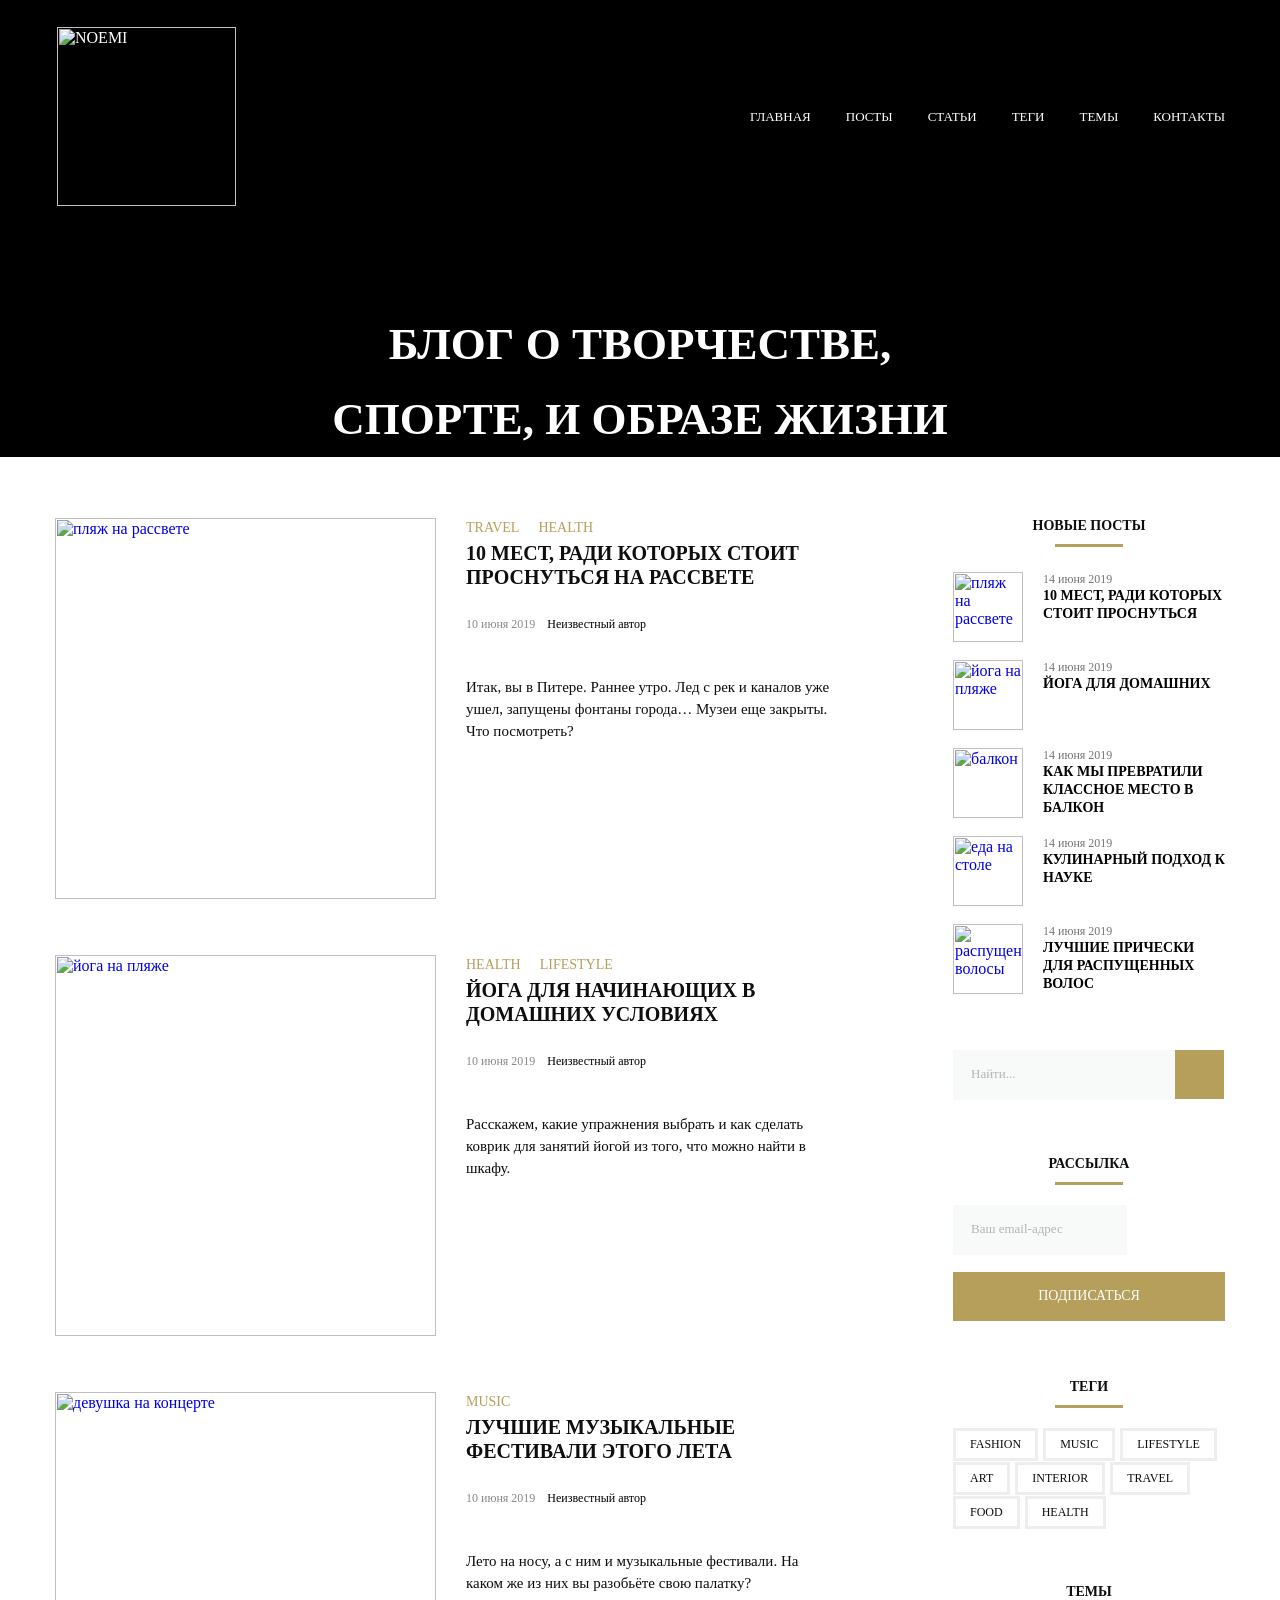
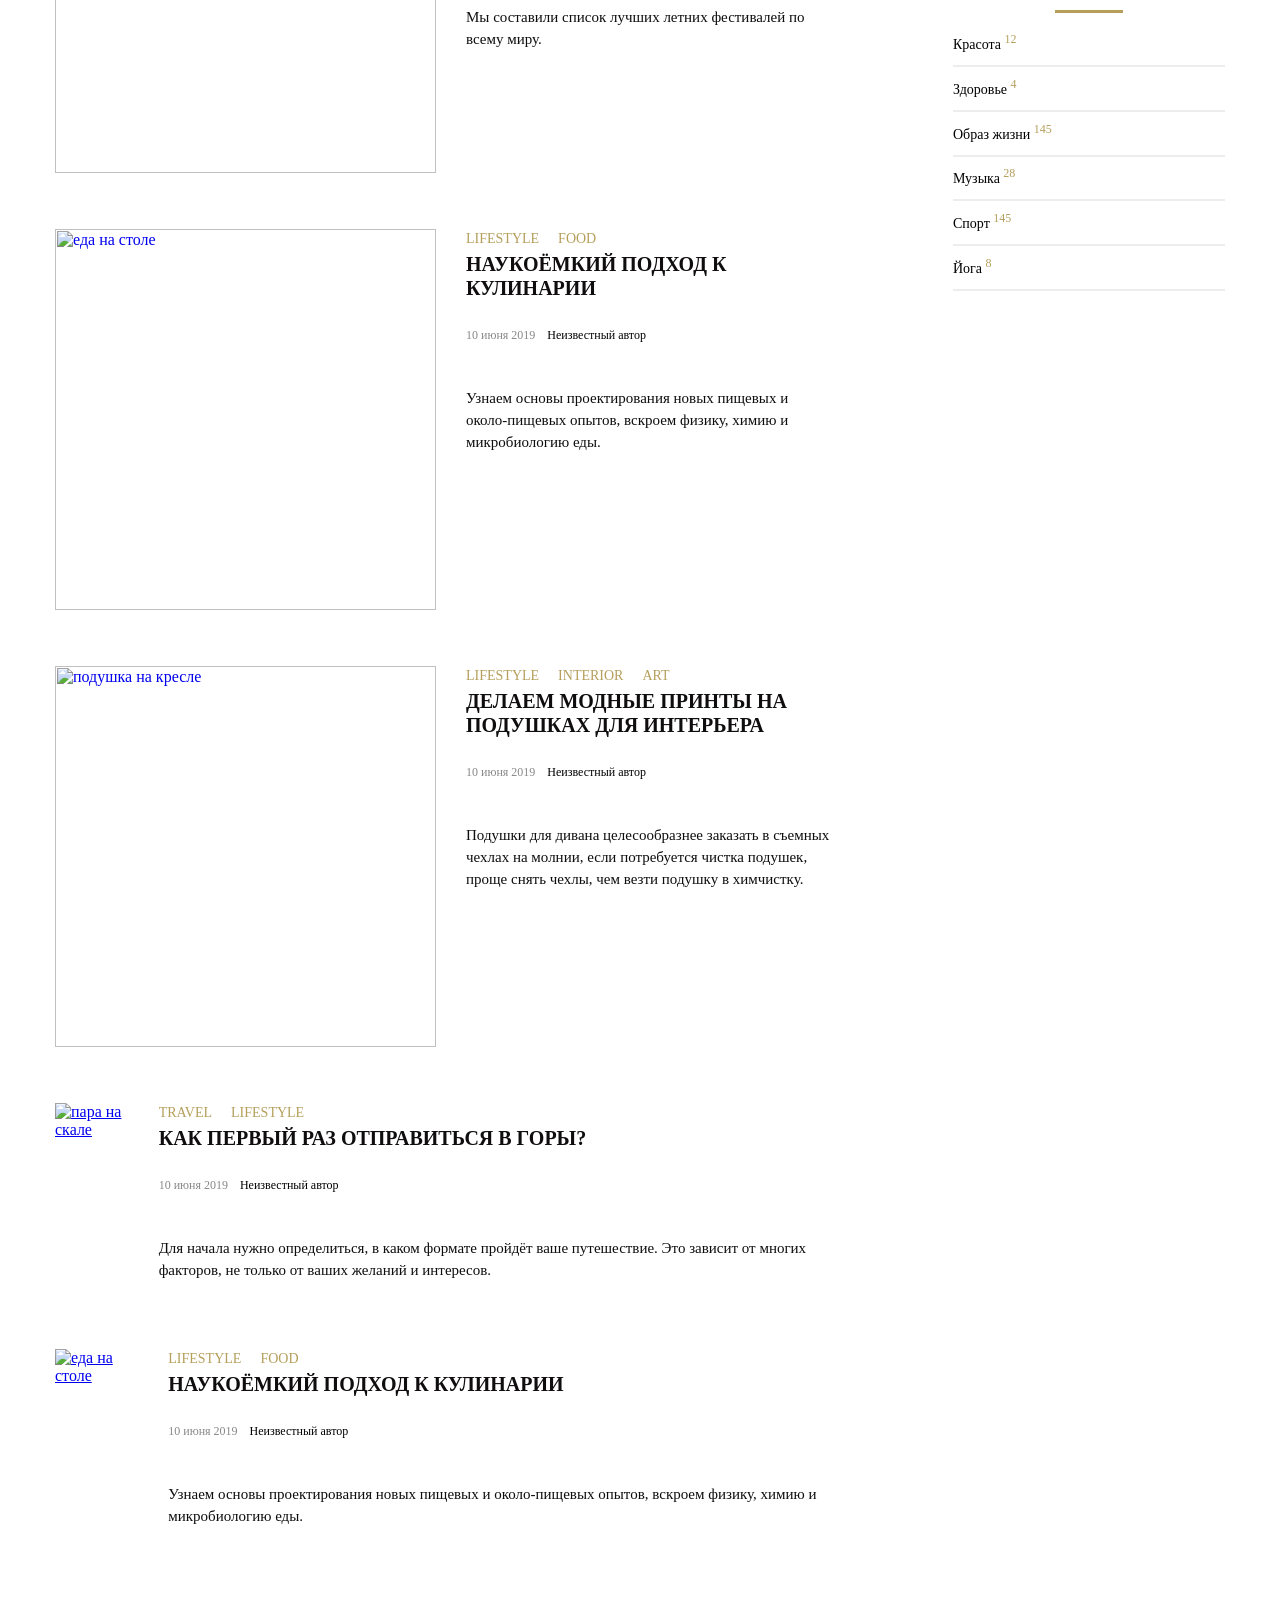
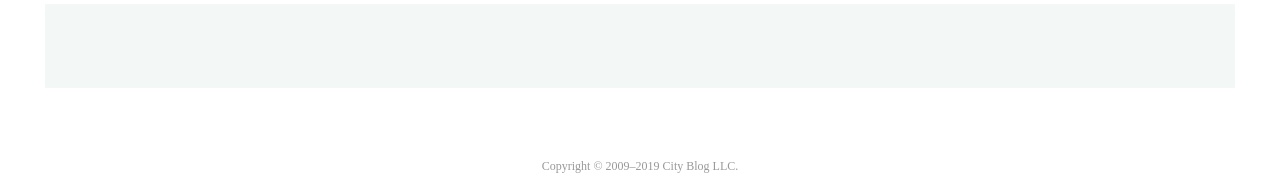
==== index.html @ 51663c2c "Add files via upload" ====
<!--HEADER-->
<html>
	<head>
		<meta charset="UTF-8">
		<meta name="viewport" content="width=device-width, user-scalable=no, initial-scale=1.0, maximum-scale=1.0, minimum-scale=1.0">
		<meta http-equiv="X-UA-Compatible" content="ie=edge">
		<title>Diploma MQ</title>
		<link rel="stylesheet" href="css/style.css">
	</head>
	<body>
		<header class="header">
		  <div class="header-logo-nav">
			<div class="logo">
			  <a href="#">
				<img class="img-logo" src="https://netology-code.github.io/html-2-diploma/sources/images/noemi-logo.svg" alt="NOEMI"> 
			  </a>
			</div>
			<nav class="header-menu">
			  <ul class="nav-list">
				<li class="nav-items"> 
				  <a class="item-link" href="#home">главная</a>
				</li>
				<li class="nav-items">
				  <a class="item-link" href="#0">посты</a>
				</li>
				<li class="nav-items">
				  <a class="item-link" href="#0">статьи</a>
				</li>
				<li class="nav-items">
				  <a class="item-link" href="#0">теги</a>
				</li>
				<li class="nav-items">
				  <a class="item-link" href="#0">темы</a>
				</li>
				<li class="nav-items">
				  <a class="item-link" href="#0">контакты</a>
				</li>
			   </ul>  
			</nav>
		  </div>
		  <div class="header-title">
			<h1 class="title">Блог о творчестве, спорте, и образе жизни</h1>
		  </div>
		</header>

		<!--CONTAINER-->
		<div class="main-container">
		  <div class="container">  
		  
			<!--MAIN-->
			<main class="section">
			  <article class="article">
				<a href="#">
				  <img src="https://netology-code.github.io/html-2-diploma/sources/images/last-post1.jpg" alt="пляж на рассвете" class="img-article">
				</a>
				<div class="news">
				  <div class="frame">
					<ul class="category-items">
					  <li class="category-item">
						<a class="tag-item" href="#">travel</a>
					  </li>
					  <li class="category-item">
						<a class="tag-item" href="#">health</a>
					  </li>
					</ul> 
					<div class="content">
					  <a href="#" class="hover">
						<h2 class="news-title">10 мест, ради которых стоит проснуться на рассвете</h2>
					  </a>
					  <div class="time-author">
						  <time class="date-item">10 июня 2019</time>
						  <span class="author-item">Неизвестный автор</span>
					  </div>
					 </div>
				  </div>
				  <p class="news-text">Итак, вы в Питере. Раннее утро. Лед с рек и каналов уже ушел, запущены фонтаны города… Музеи еще закрыты. Что посмотреть?</p>
				</div>
			  </article>
			  <article class="article">
				<a href="#">
				  <img src="https://netology-code.github.io/html-2-diploma/sources/images/last-post2.jpg" alt="йога на пляже" class="img-article">
				</a>
				<div class="news">
				  <div class="frame">
					<ul class="category-items">
					  <li class="category-item">
						<a class="tag-item" href="#">health</a>
					  </li>
					  <li class="category-item">
						<a class="tag-item" href="#">lifestyle</a>
					  </li>
					</ul> 
					<div class="content">
					  <a href="#" class="hover">
						<h2 class="news-title">ЙОга для начинающих в домашних условиях</h2>
					  </a>
					  <div class="time-author">
						<time class="date-item">10 июня 2019</time>
						<span class="author-item">Неизвестный автор</span>
					  </div>
					</div>
				  </div>
				  <p class="news-text">Расскажем, какие упражнения выбрать и как сделать коврик для занятий йогой из того, что можно найти в шкафу.</p>
				</div>
			  </article>
			  <article class="article">
				<a href="#">
					<img src="https://netology-code.github.io/html-2-diploma/sources/images/last-post3.jpg" alt="девушка на концерте" class="img-article">
				  </a>
				<div class="news">
					<div class="frame">
					  <ul class="category-items">
						<li class="category-item">
						  <a class="tag-item" href="#">music</a>
						</li>
					  </ul> 
					 <div class="content">
						<a href="#" class="hover">
						  <h2 class="news-title">Лучшие музыкальные фестивали этого лета</h2>
						</a>
						<div class="time-author">
						  <time class="date-item">10 июня 2019</time>
						  <span class="author-item">Неизвестный автор</span>
						</div>
					  </div>
					 </div>
					 <div class="frame-text">
					   <p class="news-text">Лето на носу, а с ним и музыкальные фестивали. На каком же из них вы разобьёте свою палатку?</p>
					   <p class="news-text">Мы составили список лучших летних фестивалей по всему миру.</p>
					 </div>  
				  </div>
			  </article>
			  <article class="article">
				<a href="#">
				  <img src="https://netology-code.github.io/html-2-diploma/sources/images/last-post4.jpg" alt="еда на столе" class="img-article">
				</a>
				<div class="news">
				  <div class="frame">
					<ul class="category-items">
					  <li class="category-item">
						<a class="tag-item" href="#">lifestyle</a>
					  </li>
					  <li class="category-item">
						<a class="tag-item" href="#">food</a>
					  </li>
					</ul> 
					<div class="content">
					  <a href="#" class="hover">
						<h2 class="news-title">Наукоёмкий подход к кулинарии</h2>
					  </a>
					  <div class="time-author">
						  <time class="date-item">10 июня 2019</time>
						  <span class="author-item">Неизвестный автор</span>
					  </div>
					</div>
				  </div>
				  <p class="news-text">Узнаем основы проектирования новых пищевых и около-пищевых опытов, вскроем физику, химию и микробиологию еды.</p>
				</div>
			  </article>
			  <article class="article">
				<a href="#">
				  <img src="https://netology-code.github.io/html-2-diploma/sources/images/last-post5.jpg" alt="подушка на кресле" class="img-article">
				</a>
				<div class="news">
				  <div class="frame">
					<ul class="category-items">
					  <li class="category-item">
						<a class="tag-item" href="#">lifestyle</a>
					  </li>
					  <li class="category-item">
						<a class="tag-item" href="#">interior</a>
					  </li>
					  <li class="category-item">
						<a class="tag-item" href="#">art</a>
					  </li>
					</ul>
					<div class="content">
					  <a href="#" class="hover">
						<h2 class="news-title">Делаем модные принты на подушках для интерьера</h2>
					  </a>
					  <div class="time-author">
						<time class="date-item">10 июня 2019</time>
						<span class="author-item">Неизвестный автор</span>
					  </div>
					</div>
				  </div>
				  <p class="news-text">Подушки для дивана целесообразнее заказать в съемных чехлах на молнии, если потребуется чистка подушек, проще снять чехлы, чем везти подушку в химчистку.</p>
			  </div>
			  </article>
			  <article class="article">
				<a href="#">
				  <img src="https://netology-code.github.io/html-2-diploma/sources/images/last-post6.jpg" alt="пара на скале">
				</a>
				<div class="news">
				  <div class="frame">
					<ul class="category-items">
					  <li class="category-item">
						<a class="tag-item" href="#">travel</a>
					  </li>
					  <li class="category-item">
						<a class="tag-item" href="#">lifestyle</a>
					  </li>
					</ul> 
					<div class="content">
					  <a href="#" class="hover">
						<h2 class="news-title">Как первый раз отправиться в горы?</h2>
					  </a>
					  <div class="time-author">
						<time class="date-item">10 июня 2019</time>
						<span class="author-item">Неизвестный автор</span>
					  </div>
					</div>
				  </div>
				  <p class="news-text">Для начала нужно определиться, в каком формате пройдёт ваше путешествие. Это зависит от многих факторов, не только от ваших желаний и интересов.</p>
				</div>
			  </article>
			  <article class="article">
				<a href="#">
				  <img src="https://netology-code.github.io/html-2-diploma/sources/images/last-post4.jpg" alt="еда на столе">
				</a>
				<div class="news">
				  <div class="frame">
					<ul class="category-items">
					  <li class="category-item">
						<a class="tag-item" href="#">lifestyle</a>
					  </li>
					  <li class="category-item">
						<a class="tag-item" href="#">food</a>
					  </li>
					</ul> 
					<div class="content">
					  <a href="#" class="hover">
						<h2 class="news-title">Наукоёмкий подход к кулинарии</h2>
					  </a>
					  <div class="time-author">
						<time class="date-item">10 июня 2019</time>
						<span class="author-item">Неизвестный автор</span>
					  </div>
					</div>
				  </div>
				  <p class="news-text">Узнаем основы проектирования новых пищевых и около-пищевых опытов, вскроем физику, химию и микробиологию еды.</p>
				</div>
			  </article>
			</main>

			<!--SIDEBAR-->
			<aside class="side-bar">

			  <!--SECTIONS-NEW_POSTS-->
			  <section class="latest-posts">
				<div class="latest-side">
				  <h3 class="title-side">новые посты</h3>
				</div>
				<div class="posts-list">
				  <article class="post">
					<a href="#"><img src="https://netology-code.github.io/html-2-diploma/sources/images/2.jpg" alt="пляж на рассвете" class="img-side"></a>
					<div class="aside-content">
					  <time class="aside-date">14 июня 2019</time>
					  <h4 class="posts-title">
						<a href="#" class="posts-title-link">
						  10 мест, ради которых стоит проснуться
						</a>              
					  </h4>
					</div>  
				  </article>
				  <article class="post">
					<a href="#"><img src="https://netology-code.github.io/html-2-diploma/sources/images/151.jpg" alt="йога на пляже" class="img-side"></a>
					<div class="aside-content">
					  <time class="aside-date">14 июня 2019</time>
					  <h4 class="posts-title">
						<a href="#" class="posts-title-link">
						  Йога для домашних
						</a>                
					  </h4>
					</div>  
				  </article>
				  <article class="post">
					<a href="#"><img src="https://netology-code.github.io/html-2-diploma/sources/images/45.jpg" alt="балкон" class="img-side"></a>
					<div class="aside-content">
					  <time class="aside-date">14 июня 2019</time>
					  <h4 class="posts-title">
						<a href="#" class="posts-title-link">
						  Как мы превратили классное место в балкон
						</a>                
					  </h4>            
					</div>  
				  </article>
				  <article class="post">
					<a href="#"><img src="https://netology-code.github.io/html-2-diploma/sources/images/501.jpg" alt="еда на столе" class="img-side"></a>
					<div class="aside-content">
					  <time class="aside-date">14 июня 2019</time>            
					  <h4 class="posts-title">
						<a href="#" class="posts-title-link">
						  Кулинарный подход к науке
						</a>                
					  </h4>           
					</div>  
				  </article>
				  <article class="post">
					<a href="#"><img src="https://netology-code.github.io/html-2-diploma/sources/images/7.jpg" alt="распущенные волосы" class="img-side"></a>
					<div class="aside-content">
					  <time class="aside-date">14 июня 2019</time>
					  <h4 class="posts-title">
						<a href="#" class="posts-title-link">
						  Лучшие прически для распущенных волос
						</a>                
					  </h4>            
					</div>  
				  </article>
				</div>
			  </section>

			  <!--SECTIONS-SEARCH_FORM-->
			  <form class="form-search">
				<label class="search-input">
				  <span class="visually-hidden">Поле ввода</span>
				  <input class="input" type="search" placeholder="Найти...">
				</label>
				<label class="search-button">
				  <span class="visually-hidden">Кнопка поиска</span>
				  <button type="button" class="search-button"></button>
				</label>
			  </form>

			  <!--SECTIONS-SUB_FORM-->
			  <section class="subscribe">
				<div class="subscribe-side">
				  <h3 class="title-side">рассылка</h3>
				</div>
				<form>
				  <label class="label">
					<input class="email" type="email" placeholder="Ваш email-адрес">
					<button type="button" class="sub-button">
					  <span>подписаться</span>
					</button>
				  </label> 
				</form>
			  </section>

			  <!--SECTIONS-TAGS-->
			  <section class="tags">
				<div class="tags-side">
				  <h3 class="title-side">теги</h3>
				</div>
				<ul class="tags-list">
				  <a href="#" class="hover"><li class="bar-item">Fashion</li></a>
				  <a href="#" class="hover"><li class="bar-item">Music</li></a>
				  <a href="#" class="hover"><li class="bar-item">Lifestyle</li></a>
				  <a href="#" class="hover"><li class="bar-item">Art</li></a>
				  <a href="#" class="hover"><li class="bar-item">Interior</li></a>
				  <a href="#" class="hover"><li class="bar-item">Travel</li></a>
				  <a href="#" class="hover"><li class="bar-item">Food</li></a>
				  <a href="#" class="hover"><li class="bar-item">Health</li></a>
				</ul>                 
			  </section>

			  <!--SECTIONS-CATEGORIES-->
			  <section class="categories">
				<div class="theme-side">
				  <h3 class="title-side">темы</h3>
				</div>
				<ul class="categories-list">
				  <li class="category">
					<a href="#" class="category-hover">            
					  <span class="cat-item">Красота</span>
					  <span class="category-number">12</span>   
					</a>
				  </li>
				  <li class="category">
					<a href="#" class="category-hover">
					  <span class="cat-item">Здоровье</span>
					  <span class="category-number">4</span>
					</a>
				  </li>
				  <li class="category">
					<a href="#" class="category-hover">
					  <span class="cat-item">Образ жизни</span>
					  <span class="category-number">145</span>
					</a>
				  </li>
				  <li class="category">
					<a href="#" class="category-hover">
					  <span class="cat-item">Музыка</span>
					  <span class="category-number">28</span>
					</a>
				  </li>
				  <li class="category">
					<a href="#" class="category-hover">
					  <span class="cat-item">Спорт</span>
					  <span class="category-number">145</span>
					</a>
				  </li>
				  <li class="category">
					<a href="#" class="category-hover">
					  <span class="cat-item">Йога</span>
					  <span class="category-number">8</span>
					</a>
				  </li>
				</ul>
			  </section>
			</aside>
		  </div> 
		</div>
		  
		<!--FOOTER-->
		<footer class="footer">
		  
		  <!--FOOTER-ADDRESS-->
		  <address class="social">
			<ul class="social-list">
			  <li class="social-item">
				<a href="#" class="twitter-icon">
				  <span class="network">twitter</span>
				</a>
			  </li>
			  <li class="social-item">
				<a href="#" class="pinterest-icon">
				  <span class="network">pinterest</span>
				</a>
			  </li>
			  <li class="social-item">
				<a href="#" class="facebook-icon">
				  <span class="network">facebook</span>
				</a>
			  </li>
			  <li class="social-item">
				<a href="#" class="instagram-icon">
				  <span class="network">instagram</span>
				</a>
			  </li>
			  <li class="social-item">
				<a href="#" class="tumblr-icon">
				  <span class="network">tumblr</span>
				</a>
		  </address>
			
		  <!--FOOTER-COPYRIGHTS-->  
		  <div class="copyrights">
			<a href="#" class="copyrights-link">
			  <span class="copyrights-title">Copyright © 2009–2019 City Blog LLC.</span>
			</a>
		  </div>  
		</footer>
	</body>
</html>
---- css/style.css ----
/*body*/
* {
  box-sizing: border-box;
  margin: 0px;
  padding: 0px;
}

/*FONTS*/
@font-face {
  font-family: 'OpenSans-Bold';
  src: url("https://netology-code.github.io/html-2-diploma/sources/fonts/OpenSans-Bold.woff");
  font-weight: 700;
  font-style: normal;
}

@font-face {
  font-family: 'OpenSans-Regular';
  src: url("https://netology-code.github.io/html-2-diploma/sources/fonts/OpenSans-Regular.woff");
  font-weight: 400;
  font-style: normal;
}


/*HEADER*/
.header {
    min-height: 450px;
    padding-top: 27px;
    background-image: url(https://netology-code.github.io/html-2-diploma/sources/images/banner-bg.jpg);
    background-repeat: no-repeat;
    background-position: center center;
    background-size: cover;
    background-color: #000000;
    position: relative;
    z-index: 1;
}

.header:after {
  content: "";
  position: absolute;
  top: 0;
  bottom: 0;
  right: 0;
  left: 0;
  background-color: #000000;
  opacity: 0.6;
  
  z-index: -1;
}

.header-logo-nav {
  display: flex; 
  width: 1200px;
  align-items: center;
  padding-left: 17px;
  padding-right: 15px;
  margin-left: auto;
  margin-right: auto;
  justify-content: space-between; 
}

.img-logo{
  width: 179px;
}

.header-menu { 
    color: #ffffff;
}

.nav-list {
  font-size: 13px;
  text-transform: uppercase;
  display: flex;
  line-height: 36px;
  list-style: none;
  font-family: 'OpenSans-Regular';
}

.item-link:hover {
  text-decoration: underline;
}

.header > .content a {
	color: #2980b9;
	text-decoration: none;
}

.header a {
	text-decoration: none;
	color: #ffffff;
}

.nav-items:nth-child(n+2) {
  margin-left: 35px;
}

.header-title {
  width: 689px;
  position: center center;
  margin-top: 101px;
  margin-left: auto;
  margin-right: auto;
}

.title {
  padding: 0px;
  font-size: 45px;
  text-transform: uppercase;
  color: #ffffff;
  font-family: 'OpenSans-Bold';
  line-height: 74.79px;
  text-align: center;
}


/*CONTAINER*/

.main-container {
  padding-top: 61px;  
}

.container {
  margin: 0 auto;
  width: 1190px;
  display: flex;
  justify-content: space-between;
  padding: 0 10px;
}

.section{
  display: flex; 
  width: 778px;
  flex-direction: column;
}

.article {
  display: flex;
}

.article:nth-child(n+1):not(:last-child) {
  margin-bottom: 56px;
}

.img-article {
  width: 381px;
 }

.frame {
  margin-bottom: 44px;
}

.news {
  margin-left: 30px;
}

.category-items {
  display: flex;
  list-style: none;
  flex-direction: row;
  margin-bottom: 5px;
}

.category-item {
  margin-right: 19px;
  padding-top: 0;
  padding-bottom: 0;
}

.tag-item {
  font-family: 'OpenSans-Bold';
  font-size: 14px;
  text-transform: uppercase;
  list-style: none;
  color: #b59f5b;
  text-decoration: none;
  padding: 0;
}

.tag-item:hover {
  text-decoration: underline;
}

.hover{
  text-decoration: none;
}

.news-title {
  display: flex;
  font-family: 'OpenSans-Bold';
  font-size: 20px;
  text-transform: uppercase;
  list-style: none;
  color: #0f0d0e;
  text-decoration: none; 
  line-height: 24px;
}

.news-title:hover {
  color: #b59f5b;
}

.time-author {
  display: flex;
  font-size: 12px;
  list-style: none;
  margin-top: 28px;
}

.date-item {
  font-family: 'OpenSans-Regular';
  color: #888888;  
}

.author-item {
  font-family: 'OpenSans-Bold';
  color: #000000;
  margin-left: 12px;
}

.news-text {
  font-family: 'OpenSans-Regular';
  font-size: 15px;
  color: #0f0d0e;
  text-align: left;   
  line-height: 22px;
  padding-bottom: 12px;
}


/*SIDEBAR*/
.side-bar {
  width: 272px;
}

/*SECTIONS-NEW_POSTS*/

.latest-side {
  margin-bottom: 25px; 
}

.title-side {
  font-family: 'OpenSans-Bold';
  font-size: 14px;
  text-align: center;
  text-transform: uppercase;
  color: #0f0d0e;
}

.title-side::after {
  content:"";
  display: block;
  position: relative;
  width: 68px;
  height: 3px;
  margin-top: 10px;
  margin-left: auto;
  margin-right: auto;
  background-color: #B59F5B;
}

.posts-list {
  display: flex;
  flex-direction: column;
}

.post {
  display: flex;
  flex-direction: row;
}

.post:nth-child(n+1):not(:last-child) {
  margin-bottom: 18px;
}

.img-side {
  width: 70px;
}

.posts-title {
  font-family: 'OpenSans-Bold';
  font-size: 14px;
  line-height: 17.99px;
  color: #000000;
  text-transform: uppercase;
  overflow: hidden;
}

.posts-title-link:hover {
  color: #b59f5b;
}

.posts-title-link {
  text-decoration: none;
  color: #000000;
}

.aside-content {
  margin-left: 20px;
  color: #000000;
  text-decoration: none;
  display: flex;
  flex-direction: column;
}

.aside-date {
  font-family: 'OpenSans-Regular';
  font-size: 12px;
  color: #000000;
  opacity: 0.54;
}

/*SECTIONS-SEARCH_FORM*/
.form-search {
  display: flex;  
  margin-top: 56px;
  margin-bottom: 56px;
}

.input { 
  font-family: 'OpenSans-Regular';
  height: 50px;
  width: 222px;
  border: none;
  background-color: #f3f7f5;
  font-size: 13px;
  line-height: 39.98px;
  color: #000000;
  padding: 15px 0 16px 18px;
  opacity: 54%;
}

.search-button{
  background-image: url(https://netology-code.github.io/html-2-diploma/sources/images/search.svg);
  background-size: 18px;
  background-color: #b59f5b;
  background-repeat: no-repeat; 
  background-position: center;
  width: 49px;
  height: 49px;
  border: none;
  cursor: pointer;
}

.visually-hidden {
  position: absolute;
  width: 1px;
  height: 1px;
  margin: -1px;
  padding: 0;
  border: 0;
  clip: rect(0 0 0 0);
  overflow: hidden;
} 

/*SECTIONS-SUB_FORM*/
.subscribe-side {
  margin-bottom: 20px;
}

.input:focus, .email:focus {
  outline: 1px solid #b59f5b;
}

.subscribe {
  margin-bottom: 58px;
}

.email {
  font-family: 'OpenSans-Regular';
  display: flex;
  padding: 15px 0 16px 18px;
  height: 50px;
  background-color: #f3f7f5;
  font-size: 13px;
  color: #000000;
  border: none;
  opacity: 54%;
}

.sub-button {
  font-family: 'OpenSans-Bold';
  width: 272px;
  height: 49px;
  font-size: 14px;
  color: #ffffff;
  background-color: #b59f5b;
  border: none;
  cursor: pointer; 
  margin-top: 17px;
  text-transform: uppercase;
}

.sub-button:hover {
  background-color: #313131;
}

/*SECTIONS-TAGS*/
.tags {
  margin-bottom: 54px;
}

.tags-side {
  margin-bottom: 20px;
}

.tags-list {
  font-family: 'OpenSans-Bold';
  display: flex;
  list-style: none;
  flex-wrap: wrap;
}

.bar-item {
  background-color: #ffffff;
  color: #0f0d0e;
  border: 3px solid #eeeeee;
  font-size: 12px;
  padding: 6px 14px;
  margin: 0 5px 1px 0;
  text-transform: uppercase;
  list-style: none;
}

.bar-item:hover {
  background-color: #f3f3f1;
  border: 3px solid #b59f5b;
}

/*SECTIONS-CATEGORIES*/
.categories {
  margin-bottom: 58px;  
}

.theme-side {
  margin-bottom: 20px;
}

.category > .side-bar a {
	color: #2980b9;
	text-decoration: none;
}

.category a {
	text-decoration: none;
	color: #000000;
}

.category {
  font-family: 'OpenSans-Bold';
  color: #000000;
  list-style-type: none;
  text-align: left;
  font-size: 14px;
}

.category:nth-child(n+1):not(:last-child) {
  margin-bottom: 10px;
}

.category::after {
  content:"";
  display: block;
  position: relative;
  height: 2px;
  margin-top: 12px;
  margin-left: auto;
  margin-right: auto;
  background-color: #ededed;
}

.category:hover {
  color: #b59f5b;
}

.cat-item {
  padding-top: 8px;
  padding-bottom: 8px;  
}

.category-number {
  font-family: 'OpenSans-Bold';
  vertical-align: super;
  font-size: 12px;
  color: #b59f5b;
  margin: 0;
}


/*FOOTER*/
.footer {
  display: block;
  margin: 0 auto;
  margin-top: 65px;
  text-align: center;
  justify-content: center;
  width: 1190px;
  display: flex;
  flex-direction: column;
}

/*FOOTER-ADDRESS*/
.social {
  display: flex;
  background-color: #f3f7f5;
  text-align: center;
  justify-content: center;
}

.social-list {
  display: flex; 
  list-style: none; 
  padding-top: 30px;
  padding-bottom: 24px;
}

.social-item:nth-child(n+1):not(:last-child) {
  margin-right: 22px;
}

/*FOOTER-ADDRESS-ICONS-BEGIN*/
.pinterest-icon {
  background-image: url(https://netology-code.github.io/html-2-diploma/sources/images/social/001-pinterest.svg);
  display: flex;
  width: 25px;
  height: 25px;
  background-size: 25px 25px;
  background-repeat: no-repeat;
  background-position: center;
  text-decoration: none;
}

.facebook-icon {
  background-image: url(https://netology-code.github.io/html-2-diploma/sources/images/social/002-facebook-logo.svg);
  display: flex;
  width: 25px;
  height: 25px;
  background-repeat: no-repeat;
  background-size: 20px 20px;
  background-position: center;
  text-decoration: none;
}

.tumblr-icon {
  background-image: url(https://netology-code.github.io/html-2-diploma/sources/images/social/003-tumblr.svg); 
  display: flex;
  width: 25px;
  height: 25px;
  background-repeat: no-repeat;
  background-size: 20px 20px;
  background-position: center;
  text-decoration: none;
}

.twitter-icon {
  background-image: url(https://netology-code.github.io/html-2-diploma/sources/images/social/004-twitter.svg);
  display: flex;
  width: 30px;
  height: 30px;
  background-repeat: no-repeat;
  background-size: 28px 28px;
  background-position: center;
  text-decoration: none;
}

.instagram-icon { 
  background-image: url(https://netology-code.github.io/html-2-diploma/sources/images/social/005-instagram.svg);
  display: flex;
  width: 25px;
  height: 25px;
  background-repeat: no-repeat;
  background-size: 20px 20px;
  background-position: center;
  text-decoration: none;
}

.network {
  width: 1px;
  height: 1px;
  clip: rect(1px, 1px, 1px, 1px);
  position: absolute;
}


/*FOOTER-COPYRIGHTS-BEGIN*/
.copyrights {
  margin-top: 71px;
  text-align: center;
}

.copyrights-link {
  text-decoration: none;  
}

.copyrights-title {
  font-family: 'OpenSans-Regular';
  font-size: 12px;
  color: #999999;
}
/*FOOTER-COPYRIGHTS-END*/
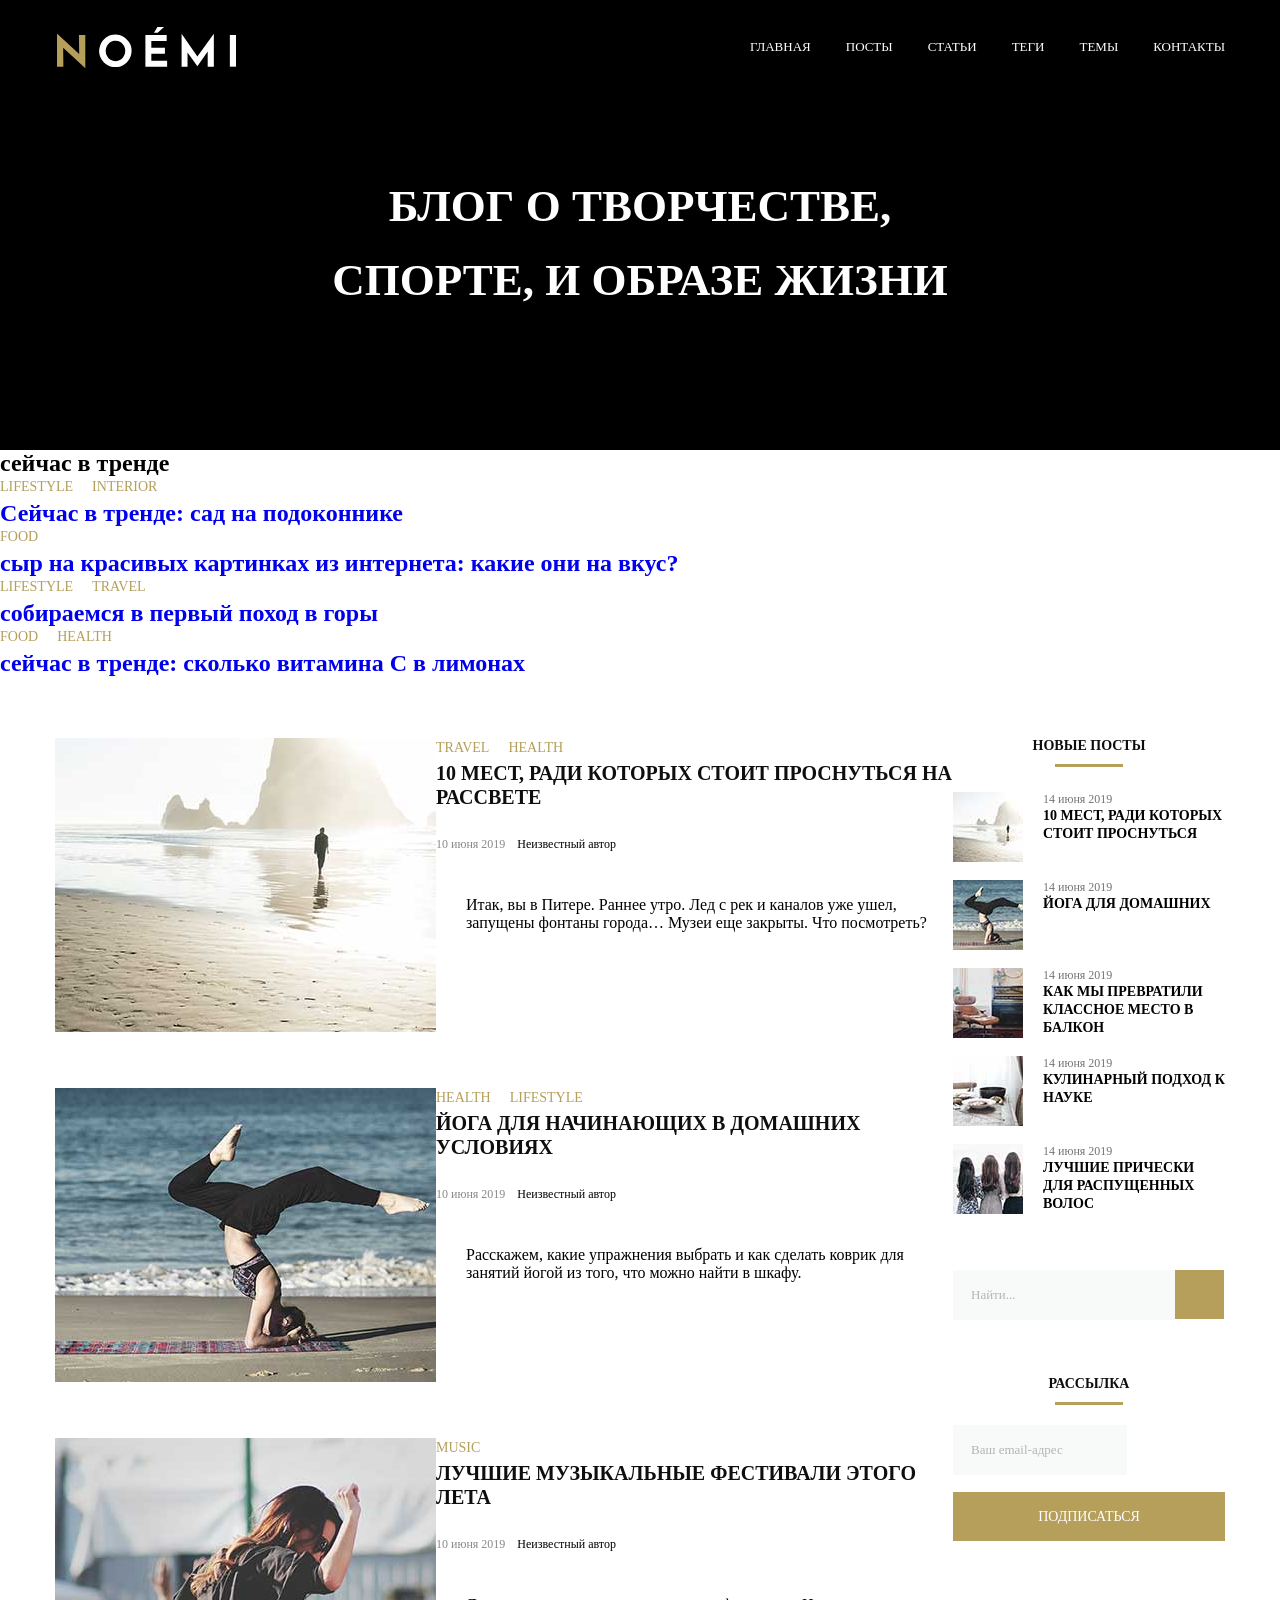
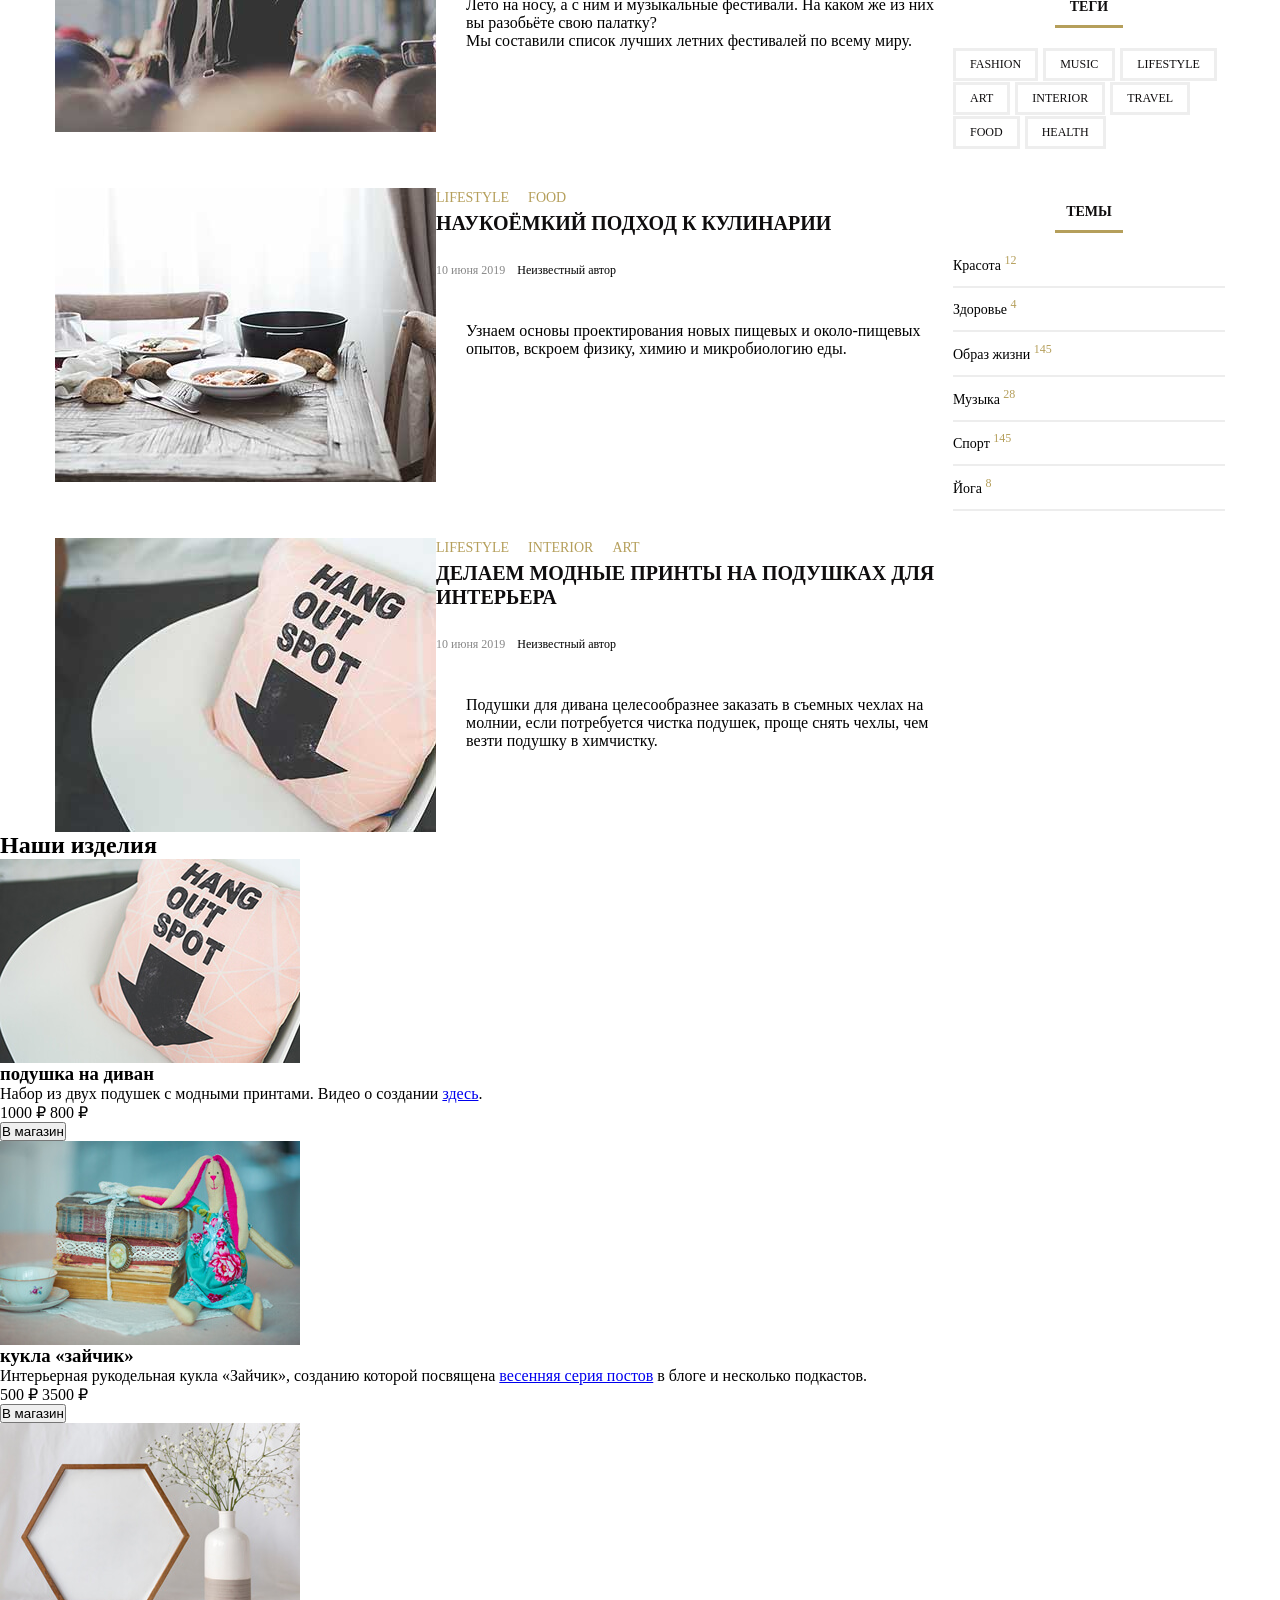
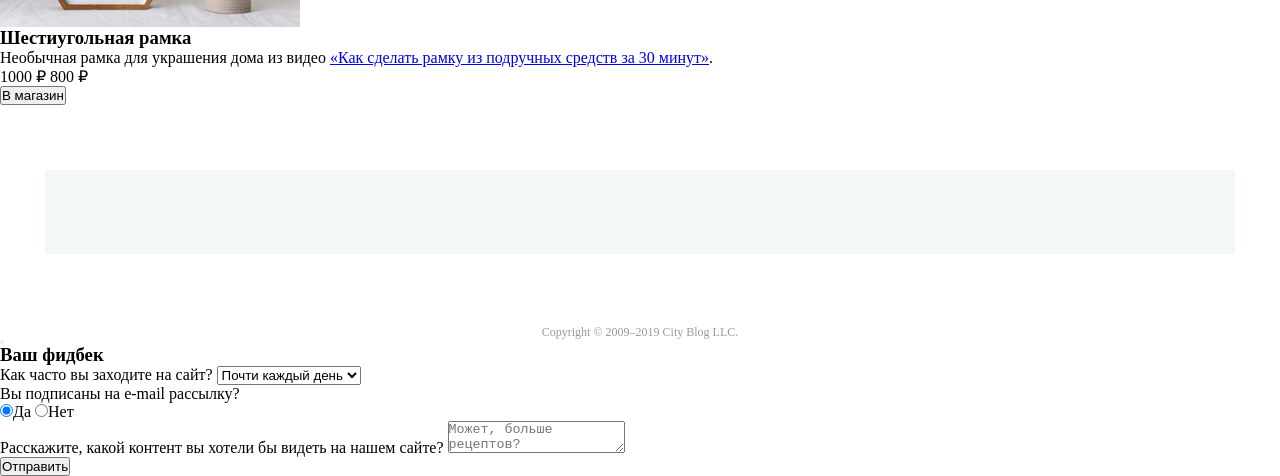
==== commit a85f78d1: "Add files via upload" ====
--- a/index.html
+++ b/index.html
@@ -12,28 +12,28 @@
 		  <div class="header-logo-nav">
 			<div class="logo">
 			  <a href="#">
-				<img class="img-logo" src="https://netology-code.github.io/html-2-diploma/sources/images/noemi-logo.svg" alt="NOEMI"> 
+				<img class="img-logo" src="svg/noemi-logo.svg" alt="NOEMI"> 
 			  </a>
 			</div>
 			<nav class="header-menu">
 			  <ul class="nav-list">
 				<li class="nav-items"> 
-				  <a class="item-link" href="#home">главная</a>
+				  <a class="item-link header-nav" href="#home">главная</a>
 				</li>
 				<li class="nav-items">
-				  <a class="item-link" href="#0">посты</a>
+				  <a class="item-link header-nav" href="#0">посты</a>
 				</li>
 				<li class="nav-items">
-				  <a class="item-link" href="#0">статьи</a>
+				  <a class="item-link header-nav" href="#0">статьи</a>
 				</li>
 				<li class="nav-items">
-				  <a class="item-link" href="#0">теги</a>
+				  <a class="item-link header-nav" href="#0">теги</a>
 				</li>
 				<li class="nav-items">
-				  <a class="item-link" href="#0">темы</a>
+				  <a class="item-link header-nav" href="#0">темы</a>
 				</li>
 				<li class="nav-items">
-				  <a class="item-link" href="#0">контакты</a>
+				  <a class="item-link header-nav" href="#0">контакты</a>
 				</li>
 			   </ul>  
 			</nav>
@@ -42,18 +42,92 @@
 			<h1 class="title">Блог о творчестве, спорте, и образе жизни</h1>
 		  </div>
 		</header>
-
+		
+		<!--SECTION-TRENDS-->
+		<section class="trends">
+			<div class="title-trends">
+			  <h2 class="title-section">сейчас в тренде</h2>
+			</div>
+			<div class="trends-list">
+				<article class="trend-post trend-mini-garden">
+					<div class="trend-news">
+						<div class="trend-frame">
+							<ul class="category-items">
+							  <li class="category-item">
+								<a class="tag-item" href="#">lifestyle</a>
+							  </li>
+							  <li class="category-item">
+								<a class="tag-item" href="#">interior</a>
+							  </li>
+							</ul>
+						</div>
+						<a href="#" class="hover">
+							<h2 class="post-title trend-title">Сейчас в тренде: сад на подоконнике</h2>
+						</a>
+					</div>
+				</article>
+				<article class="trend-post trend-taste-cheese">
+					<div class="trend-news">
+						<div class="trend-frame">
+							<ul class="category-items">
+							  <li class="category-item">
+								<a class="tag-item" href="#">food</a>
+							  </li>
+							</ul>
+						</div>
+						<a href="#" class="hover">
+							<h2 class="post-title trend-title">сыр на красивых картинках из интернета: какие они на вкус?</h2>
+						</a>
+					</div>
+				</article>
+				<article class="trend-post trend-first-hiking">
+					<div class="trend-news">
+						<div class="trend-frame">
+							<ul class="category-items">
+							  <li class="category-item">
+								<a class="tag-item" href="#">lifestyle</a>
+							  </li>
+							  <li class="category-item">
+								<a class="tag-item" href="#">travel</a>
+							  </li>
+							</ul>
+						</div>
+						<a href="#" class="hover">
+							<h2 class="post-title trend-title">собираемся в первый поход в горы</h2>
+						</a>
+					</div>
+				</article>				
+				<article class="trend-post trend-lemons-vitamin">
+					<div class="trend-news">
+						<div class="trend-frame">
+							<ul class="category-items">
+							  <li class="category-item">
+								<a class="tag-item" href="#">food</a>
+							  </li>
+							  <li class="category-item">
+								<a class="tag-item" href="#">health</a>
+							  </li>
+							</ul>
+						</div>
+						<a href="#" class="hover">
+							<h2 class="post-title trend-title">сейчас в тренде: сколько витамина С в лимонах</h2>
+						</a>
+					</div>
+				</article>
+			</div>
+		</section>			
+		
 		<!--CONTAINER-->
 		<div class="main-container">
 		  <div class="container">  
 		  
 			<!--MAIN-->
-			<main class="section">
+			<main class="main_section">
 			  <article class="article">
 				<a href="#">
-				  <img src="https://netology-code.github.io/html-2-diploma/sources/images/last-post1.jpg" alt="пляж на рассвете" class="img-article">
+				  <img src="images/last-post1.jpg" alt="пляж на рассвете" class="img-article">
 				</a>
-				<div class="news">
+				<div class="news-container">
 				  <div class="frame">
 					<ul class="category-items">
 					  <li class="category-item">
@@ -65,7 +139,7 @@
 					</ul> 
 					<div class="content">
 					  <a href="#" class="hover">
-						<h2 class="news-title">10 мест, ради которых стоит проснуться на рассвете</h2>
+						<h2 class="post-title news-title">10 мест, ради которых стоит проснуться на рассвете</h2>
 					  </a>
 					  <div class="time-author">
 						  <time class="date-item">10 июня 2019</time>
@@ -73,14 +147,14 @@
 					  </div>
 					 </div>
 				  </div>
-				  <p class="news-text">Итак, вы в Питере. Раннее утро. Лед с рек и каналов уже ушел, запущены фонтаны города… Музеи еще закрыты. Что посмотреть?</p>
+				  <p class="paragraph news">Итак, вы в Питере. Раннее утро. Лед с рек и каналов уже ушел, запущены фонтаны города… Музеи еще закрыты. Что посмотреть?</p>
 				</div>
 			  </article>
 			  <article class="article">
 				<a href="#">
-				  <img src="https://netology-code.github.io/html-2-diploma/sources/images/last-post2.jpg" alt="йога на пляже" class="img-article">
+				  <img src="images/last-post2.jpg" alt="йога на пляже" class="img-article">
 				</a>
-				<div class="news">
+				<div class="news-container">
 				  <div class="frame">
 					<ul class="category-items">
 					  <li class="category-item">
@@ -92,7 +166,7 @@
 					</ul> 
 					<div class="content">
 					  <a href="#" class="hover">
-						<h2 class="news-title">ЙОга для начинающих в домашних условиях</h2>
+						<h2 class="post-title news-title">ЙОга для начинающих в домашних условиях</h2>
 					  </a>
 					  <div class="time-author">
 						<time class="date-item">10 июня 2019</time>
@@ -100,14 +174,14 @@
 					  </div>
 					</div>
 				  </div>
-				  <p class="news-text">Расскажем, какие упражнения выбрать и как сделать коврик для занятий йогой из того, что можно найти в шкафу.</p>
+				  <p class="paragraph news">Расскажем, какие упражнения выбрать и как сделать коврик для занятий йогой из того, что можно найти в шкафу.</p>
 				</div>
 			  </article>
 			  <article class="article">
 				<a href="#">
-					<img src="https://netology-code.github.io/html-2-diploma/sources/images/last-post3.jpg" alt="девушка на концерте" class="img-article">
+					<img src="images/last-post3.jpg" alt="девушка на концерте" class="img-article">
 				  </a>
-				<div class="news">
+				<div class="news-container">
 					<div class="frame">
 					  <ul class="category-items">
 						<li class="category-item">
@@ -116,7 +190,7 @@
 					  </ul> 
 					 <div class="content">
 						<a href="#" class="hover">
-						  <h2 class="news-title">Лучшие музыкальные фестивали этого лета</h2>
+						  <h2 class="post-title news-title">Лучшие музыкальные фестивали этого лета</h2>
 						</a>
 						<div class="time-author">
 						  <time class="date-item">10 июня 2019</time>
@@ -125,16 +199,16 @@
 					  </div>
 					 </div>
 					 <div class="frame-text">
-					   <p class="news-text">Лето на носу, а с ним и музыкальные фестивали. На каком же из них вы разобьёте свою палатку?</p>
-					   <p class="news-text">Мы составили список лучших летних фестивалей по всему миру.</p>
+					   <p class="paragraph news">Лето на носу, а с ним и музыкальные фестивали. На каком же из них вы разобьёте свою палатку?</p>
+					   <p class="paragraph news">Мы составили список лучших летних фестивалей по всему миру.</p>
 					 </div>  
 				  </div>
 			  </article>
 			  <article class="article">
 				<a href="#">
-				  <img src="https://netology-code.github.io/html-2-diploma/sources/images/last-post4.jpg" alt="еда на столе" class="img-article">
+				  <img src="images/last-post4.jpg" alt="еда на столе" class="img-article">
 				</a>
-				<div class="news">
+				<div class="news-container">
 				  <div class="frame">
 					<ul class="category-items">
 					  <li class="category-item">
@@ -146,7 +220,7 @@
 					</ul> 
 					<div class="content">
 					  <a href="#" class="hover">
-						<h2 class="news-title">Наукоёмкий подход к кулинарии</h2>
+						<h2 class="post-title news-title">Наукоёмкий подход к кулинарии</h2>
 					  </a>
 					  <div class="time-author">
 						  <time class="date-item">10 июня 2019</time>
@@ -154,14 +228,14 @@
 					  </div>
 					</div>
 				  </div>
-				  <p class="news-text">Узнаем основы проектирования новых пищевых и около-пищевых опытов, вскроем физику, химию и микробиологию еды.</p>
+				  <p class="paragraph news">Узнаем основы проектирования новых пищевых и около-пищевых опытов, вскроем физику, химию и микробиологию еды.</p>
 				</div>
 			  </article>
 			  <article class="article">
 				<a href="#">
-				  <img src="https://netology-code.github.io/html-2-diploma/sources/images/last-post5.jpg" alt="подушка на кресле" class="img-article">
+				  <img src="images/last-post5.jpg" alt="подушка на кресле" class="img-article">
 				</a>
-				<div class="news">
+				<div class="news-container">
 				  <div class="frame">
 					<ul class="category-items">
 					  <li class="category-item">
@@ -176,7 +250,7 @@
 					</ul>
 					<div class="content">
 					  <a href="#" class="hover">
-						<h2 class="news-title">Делаем модные принты на подушках для интерьера</h2>
+						<h2 class="post-title news-title">Делаем модные принты на подушках для интерьера</h2>
 					  </a>
 					  <div class="time-author">
 						<time class="date-item">10 июня 2019</time>
@@ -184,12 +258,13 @@
 					  </div>
 					</div>
 				  </div>
-				  <p class="news-text">Подушки для дивана целесообразнее заказать в съемных чехлах на молнии, если потребуется чистка подушек, проще снять чехлы, чем везти подушку в химчистку.</p>
+				  <p class="paragraph news">Подушки для дивана целесообразнее заказать в съемных чехлах на молнии, если потребуется чистка подушек, проще снять чехлы, чем везти подушку в химчистку.</p>
 			  </div>
 			  </article>
+			  <!--
 			  <article class="article">
 				<a href="#">
-				  <img src="https://netology-code.github.io/html-2-diploma/sources/images/last-post6.jpg" alt="пара на скале">
+				  <img src="images/last-post6.jpg" alt="пара на скале">
 				</a>
 				<div class="news">
 				  <div class="frame">
@@ -211,12 +286,12 @@
 					  </div>
 					</div>
 				  </div>
-				  <p class="news-text">Для начала нужно определиться, в каком формате пройдёт ваше путешествие. Это зависит от многих факторов, не только от ваших желаний и интересов.</p>
+				  <p class="paragraph news">Для начала нужно определиться, в каком формате пройдёт ваше путешествие. Это зависит от многих факторов, не только от ваших желаний и интересов.</p>
 				</div>
 			  </article>
 			  <article class="article">
 				<a href="#">
-				  <img src="https://netology-code.github.io/html-2-diploma/sources/images/last-post4.jpg" alt="еда на столе">
+				  <img src="images/last-post4.jpg" alt="еда на столе">
 				</a>
 				<div class="news">
 				  <div class="frame">
@@ -238,9 +313,9 @@
 					  </div>
 					</div>
 				  </div>
-				  <p class="news-text">Узнаем основы проектирования новых пищевых и около-пищевых опытов, вскроем физику, химию и микробиологию еды.</p>
-				</div>
-			  </article>
+				  <p class="paragraph news">Узнаем основы проектирования новых пищевых и около-пищевых опытов, вскроем физику, химию и микробиологию еды.</p>
+				</div>
+			  </article>-->
 			</main>
 
 			<!--SIDEBAR-->
@@ -253,7 +328,7 @@
 				</div>
 				<div class="posts-list">
 				  <article class="post">
-					<a href="#"><img src="https://netology-code.github.io/html-2-diploma/sources/images/2.jpg" alt="пляж на рассвете" class="img-side"></a>
+					<a href="#"><img src="images/2.jpg" alt="пляж на рассвете" class="img-side"></a>
 					<div class="aside-content">
 					  <time class="aside-date">14 июня 2019</time>
 					  <h4 class="posts-title">
@@ -264,7 +339,7 @@
 					</div>  
 				  </article>
 				  <article class="post">
-					<a href="#"><img src="https://netology-code.github.io/html-2-diploma/sources/images/151.jpg" alt="йога на пляже" class="img-side"></a>
+					<a href="#"><img src="images/151.jpg" alt="йога на пляже" class="img-side"></a>
 					<div class="aside-content">
 					  <time class="aside-date">14 июня 2019</time>
 					  <h4 class="posts-title">
@@ -275,7 +350,7 @@
 					</div>  
 				  </article>
 				  <article class="post">
-					<a href="#"><img src="https://netology-code.github.io/html-2-diploma/sources/images/45.jpg" alt="балкон" class="img-side"></a>
+					<a href="#"><img src="images/45.jpg" alt="балкон" class="img-side"></a>
 					<div class="aside-content">
 					  <time class="aside-date">14 июня 2019</time>
 					  <h4 class="posts-title">
@@ -286,7 +361,7 @@
 					</div>  
 				  </article>
 				  <article class="post">
-					<a href="#"><img src="https://netology-code.github.io/html-2-diploma/sources/images/501.jpg" alt="еда на столе" class="img-side"></a>
+					<a href="#"><img src="images/501.jpg" alt="еда на столе" class="img-side"></a>
 					<div class="aside-content">
 					  <time class="aside-date">14 июня 2019</time>            
 					  <h4 class="posts-title">
@@ -297,7 +372,7 @@
 					</div>  
 				  </article>
 				  <article class="post">
-					<a href="#"><img src="https://netology-code.github.io/html-2-diploma/sources/images/7.jpg" alt="распущенные волосы" class="img-side"></a>
+					<a href="#"><img src="images/7.jpg" alt="распущенные волосы" class="img-side"></a>
 					<div class="aside-content">
 					  <time class="aside-date">14 июня 2019</time>
 					  <h4 class="posts-title">
@@ -318,7 +393,7 @@
 				</label>
 				<label class="search-button">
 				  <span class="visually-hidden">Кнопка поиска</span>
-				  <button type="button" class="search-button"></button>
+				  <button type="button" class="button search-button"></button>
 				</label>
 			  </form>
 
@@ -330,7 +405,7 @@
 				<form>
 				  <label class="label">
 					<input class="email" type="email" placeholder="Ваш email-адрес">
-					<button type="button" class="sub-button">
+					<button type="button" class="button sub-button">
 					  <span>подписаться</span>
 					</button>
 				  </label> 
@@ -401,45 +476,160 @@
 			</aside>
 		  </div> 
 		</div>
-		  
+		
+		<!--SECTION-PRODUCTS-->
+		<section class="our-products">
+			<div class="title-products">
+			  <h2 class="title-section">Наши изделия</h2>
+			</div>
+			<div class="products-list">
+				<article class="product-post">
+					<div class="product-content">
+						<div class="product-body">
+							<img src="images/shop-item-desk1.jpg" class="pillow-post" alt="подушка на диван">
+							<h3 class="post-title product-title">подушка на диван</h3>
+							<p class="paragraph text-product">
+								Набор из двух подушек с модными принтами. Видео о создании <a class="item-link section-product" href="#home">здесь</a>.
+							</p>
+							<div class="product-footer">
+								<div class="product-prices">
+									<span class="price-title product-old-price">1000 ₽</span>
+									<span class="price-title product-new-price">800 ₽</span>
+								</div>
+								<button class="button shop-button" type="button">В магазин</button>
+							</div>
+						</div>
+					</div>
+				</article>
+				<article class="product-post">
+					<div class="product-content">
+						<div class="product-body">
+							<img src="images/shop-item-desk2.jpg" class="pillow-post" alt="подушка на диван">
+							<h3 class="post-title product-title">кукла «зайчик»</h3>
+							<p class="paragraph text-product">
+								Интерьерная рукодельная кукла «Зайчик», созданию которой посвящена <a class="item-link section-product" href="#home">весенняя серия постов</a> в блоге и несколько подкастов.
+							</p>
+							<div class="product-footer">
+								<div class="product-prices">
+									<span class="price-title product-old-price">500 ₽</span>
+									<span class="price-title product-new-price">3500 ₽</span>
+								</div>
+								<button class="button shop-button" type="button">В магазин</button>
+							</div>
+						</div>
+					</div>
+				</article>
+				<article class="product-post">
+					<div class="product-content">
+						<div class="product-body">
+							<img src="images/shop-item-desk3.jpg" class="pillow-post" alt="подушка на диван">
+							<h3 class="post-title product-title">Шестиугольная рамка</h3>
+							<p class="paragraph text-product">
+								Необычная рамка для украшения дома из видео <a class="item-link section-product" href="#home">«Как сделать рамку из подручных средств за 30 минут»</a>.
+							</p>
+							<div class="product-footer">
+								<div class="product-prices">
+									<span class="price-title product-old-price">1000 ₽</span>
+									<span class="price-title product-new-price">800 ₽</span>
+								</div>
+								<button class="button shop-button" type="button">В магазин</button>
+							</div>
+						</div>
+					</div>
+				</article>
+			</div>
+		</section>
+		
 		<!--FOOTER-->
-		<footer class="footer">
-		  
-		  <!--FOOTER-ADDRESS-->
-		  <address class="social">
-			<ul class="social-list">
-			  <li class="social-item">
-				<a href="#" class="twitter-icon">
-				  <span class="network">twitter</span>
+		<footer class="footer">		  
+			<!--FOOTER-ADDRESS-->
+			<address class="social">
+				<ul class="social-list">
+					<li class="social-item">
+						<a href="#" class="twitter-icon">
+							<span class="network">twitter</span>
+						</a>
+					</li>
+					<li class="social-item">
+						<a href="#" class="pinterest-icon">
+							<span class="network">pinterest</span>
+						</a>
+					</li>
+					<li class="social-item">
+						<a href="#" class="facebook-icon">
+							<span class="network">facebook</span>
+						</a>
+					</li>
+					<li class="social-item">
+						<a href="#" class="instagram-icon">
+							<span class="network">instagram</span>
+						</a>
+					</li>
+					<li class="social-item">
+						<a href="#" class="tumblr-icon">
+							<span class="network">tumblr</span>
+						</a>
+					</li>
+				</ul>
+			</address>
+
+			<!--FOOTER-COPYRIGHTS-->  
+			<div class="copyrights">
+				<a href="#" class="copyrights-link">
+					<span class="copyrights-title">Copyright © 2009–2019 City Blog LLC.</span>
 				</a>
-			  </li>
-			  <li class="social-item">
-				<a href="#" class="pinterest-icon">
-				  <span class="network">pinterest</span>
-				</a>
-			  </li>
-			  <li class="social-item">
-				<a href="#" class="facebook-icon">
-				  <span class="network">facebook</span>
-				</a>
-			  </li>
-			  <li class="social-item">
-				<a href="#" class="instagram-icon">
-				  <span class="network">instagram</span>
-				</a>
-			  </li>
-			  <li class="social-item">
-				<a href="#" class="tumblr-icon">
-				  <span class="network">tumblr</span>
-				</a>
-		  </address>
-			
-		  <!--FOOTER-COPYRIGHTS-->  
-		  <div class="copyrights">
-			<a href="#" class="copyrights-link">
-			  <span class="copyrights-title">Copyright © 2009–2019 City Blog LLC.</span>
-			</a>
-		  </div>  
+			</div>  
 		</footer>
+		
+		<!--POPUP-->
+		<div class="popup">
+			<div class="popup-container">
+				<button class="popup-close" type="button"></button>
+				<div class="feedback">
+					<header class="feedback-header">
+						<h3 class="title-section">Ваш фидбек</h3> 
+					</header>
+					<div class="feedback-content">
+						<form class="form">
+							<div class="feedback-group">
+								<label class="feedback-group select-group">
+									<span class="popup-text select-label">Как часто вы заходите на сайт?</span>									
+									<select class="popup-text select">
+										<option value="very-rarely">Очень редко</option>
+										<option value="not-often">Не часто</option>
+										<option value="almost-every-day" selected>Почти каждый день</option>
+										<option value="every-day">Каждый день</option>
+									</select>
+								</label>
+							</div>							
+							<div class="feedback-group">
+								<div class="feedback-group checkbox-group">
+									<span class="popup-text checkbox-text">Вы подписаны на e-mail рассылку?</span>
+									<div class="radio-group">
+										<label class="radio-button">
+											<input type="radio" class="radio-emailсhoice" name="emailсhoice" checked><span class="emailсhoice-text">Да</span>
+										</label>
+										<label class="radio-button">
+											<input type="radio" class="radio-emailсhoice" name="emailсhoice"><span class="emailсhoice-text">Нет</span>										
+										</label>
+									</div>
+								</div>
+							</div>								
+							<div class="feedback-group">
+								<label class="feedback-group comment-group">
+									<span class="popup-text comment-label">Расскажите, какой контент вы хотели бы видеть на нашем сайте?</span>
+									<textarea class="popup-text comment-textarea" placeholder="Может, больше рецептов?"></textarea>
+								</label>
+							</div>  
+							<div class="feedback-group">
+								<button class="button send-feedback" type="button">
+									<span class="send-text">Отправить</span>
+								</button>
+							</div>
+						</form>
+					</div>
+				</div>
+			</div>
+		</div>
 	</body>
 </html>	
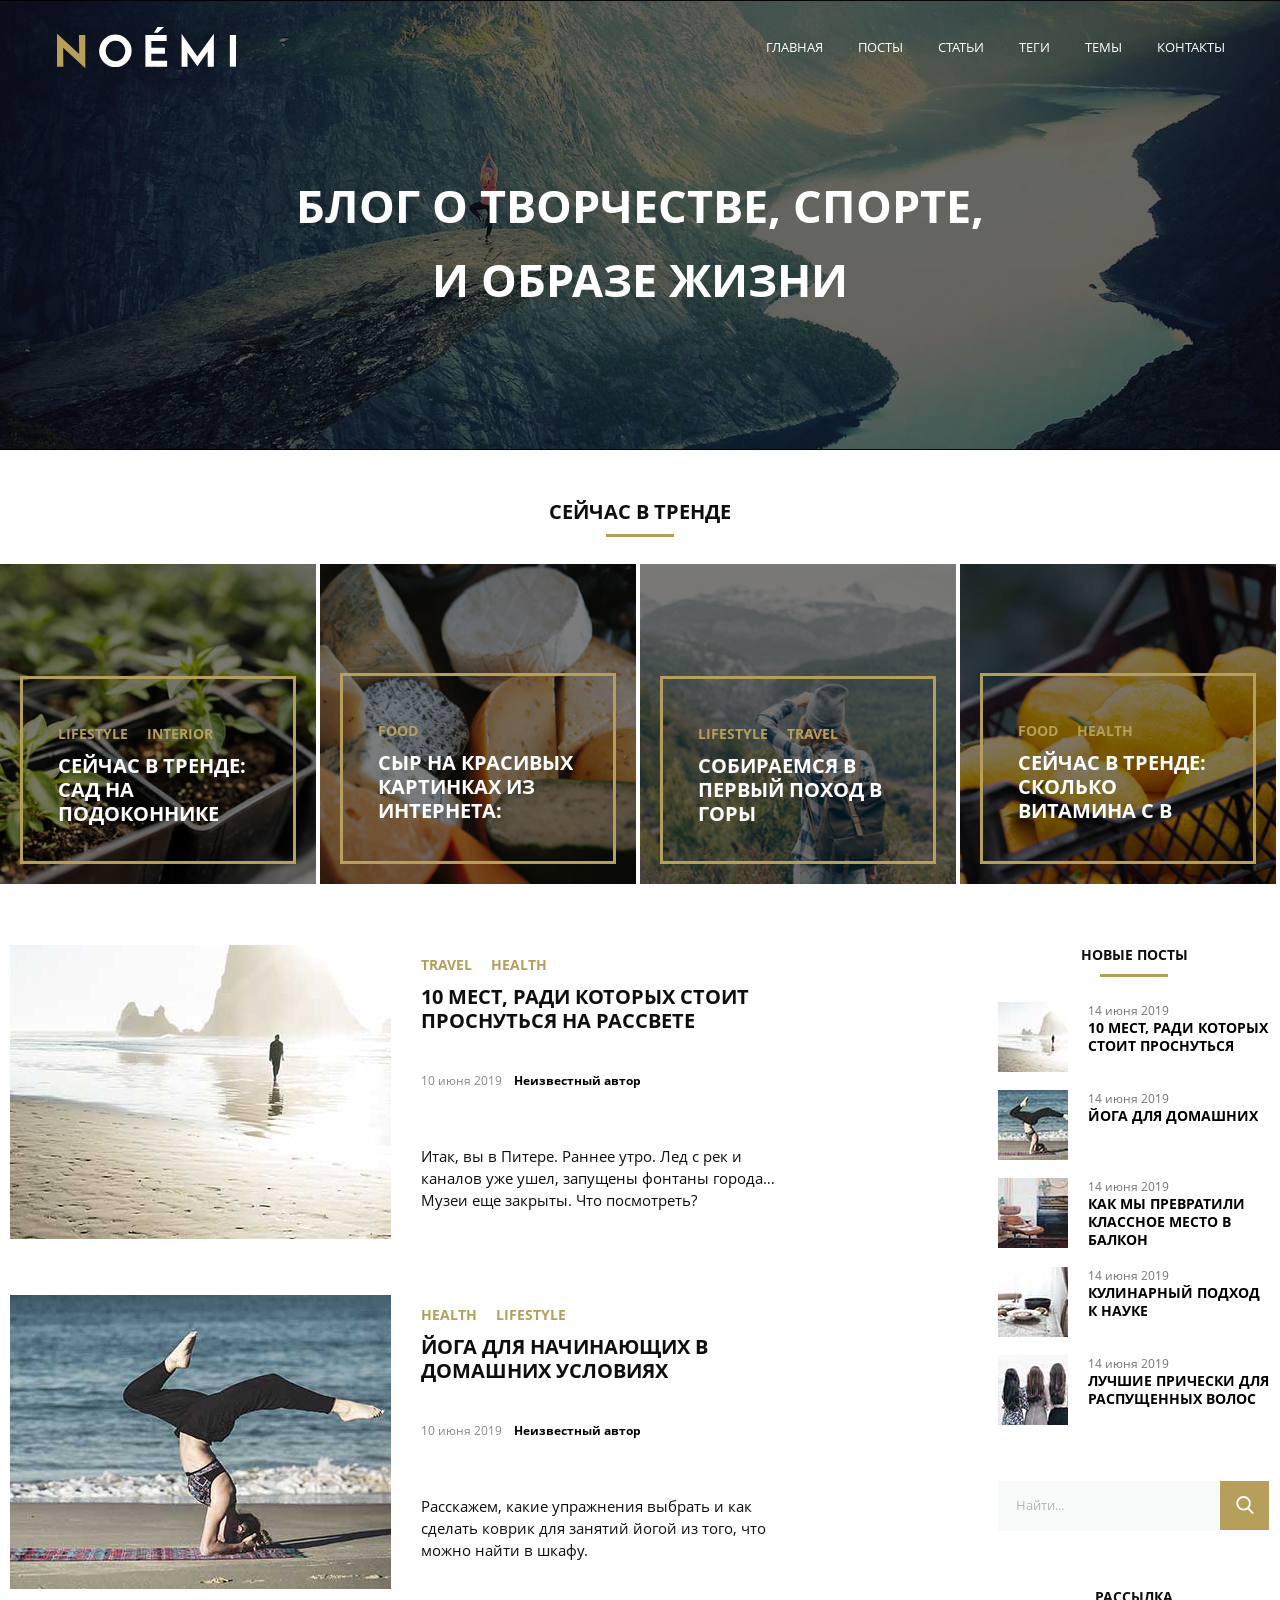
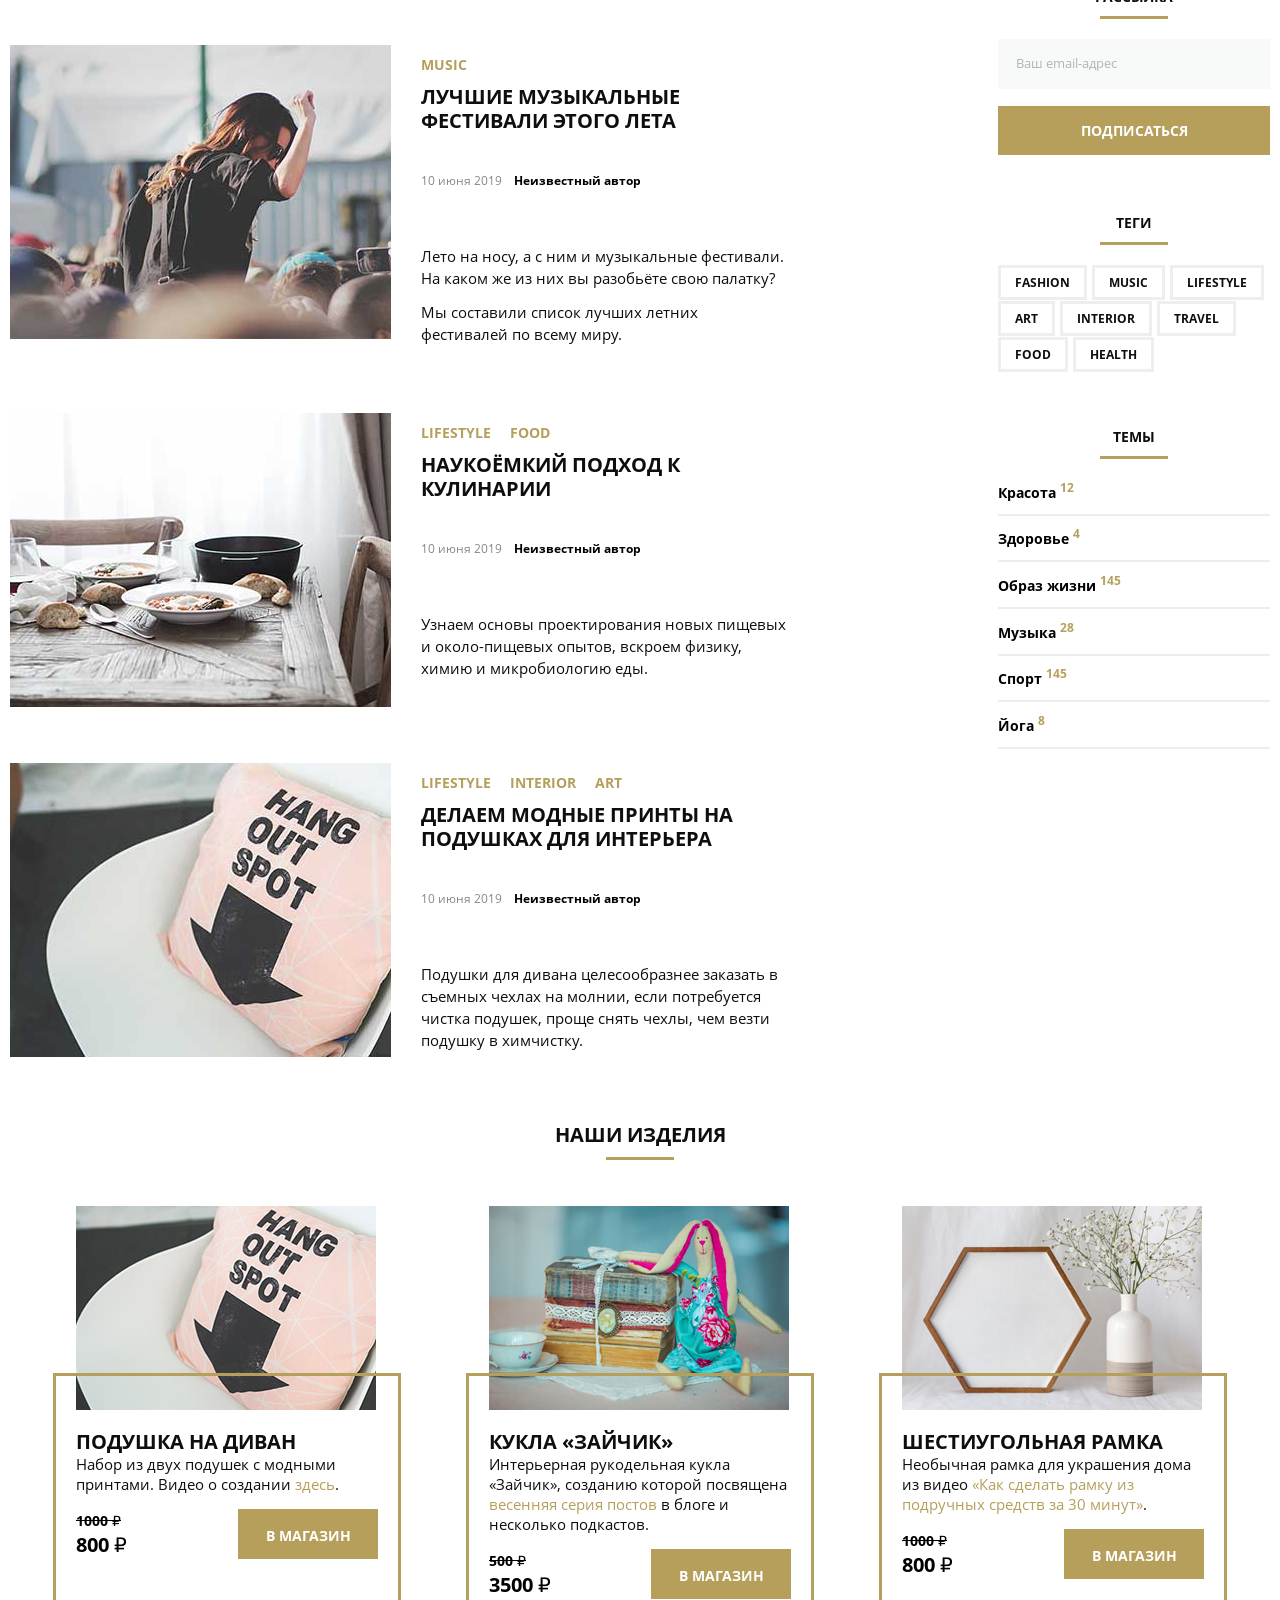
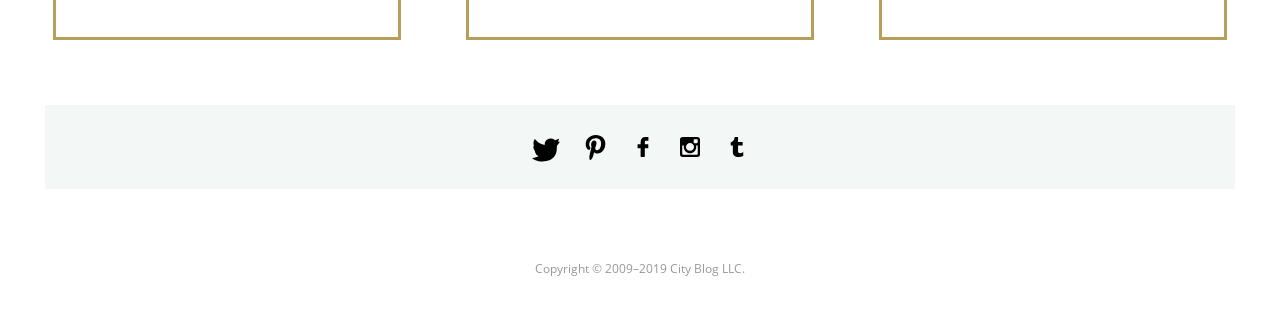
==== commit d85f21cc: "Add files via upload" ====
--- a/index.html
+++ b/index.html
@@ -16,26 +16,29 @@
 			  </a>
 			</div>
 			<nav class="header-menu">
-			  <ul class="nav-list">
-				<li class="nav-items"> 
-				  <a class="item-link header-nav" href="#home">главная</a>
-				</li>
-				<li class="nav-items">
-				  <a class="item-link header-nav" href="#0">посты</a>
-				</li>
-				<li class="nav-items">
-				  <a class="item-link header-nav" href="#0">статьи</a>
-				</li>
-				<li class="nav-items">
-				  <a class="item-link header-nav" href="#0">теги</a>
-				</li>
-				<li class="nav-items">
-				  <a class="item-link header-nav" href="#0">темы</a>
-				</li>
-				<li class="nav-items">
-				  <a class="item-link header-nav" href="#0">контакты</a>
-				</li>
-			   </ul>  
+				<ul class="menu-nav-list">
+					<li class="nav-items"> 
+						<a class="item-link header-nav" href="#home">главная</a>
+					</li>
+					<li class="nav-items">
+						<a class="item-link header-nav" href="#0">посты</a>
+					</li>
+					<li class="nav-items">
+						<a class="item-link header-nav" href="#0">статьи</a>
+					</li>
+					<li class="nav-items">
+						<a class="item-link header-nav" href="#0">теги</a>
+					</li>
+					<li class="nav-items">
+						<a class="item-link header-nav" href="#0">темы</a>
+					</li>
+					<li class="nav-items">
+						<a class="item-link header-nav" href="#0">контакты</a>
+					</li>
+				</ul> 
+				<button class="header-nav-button">
+					<span class="menu-button-label">открыть меню</span>
+				</button> 
 			</nav>
 		  </div>
 		  <div class="header-title">
@@ -62,7 +65,7 @@
 							</ul>
 						</div>
 						<a href="#" class="hover">
-							<h2 class="post-title trend-title">Сейчас в тренде: сад на подоконнике</h2>
+							<h3 class="post-title trend-title">Сейчас в тренде: сад на подоконнике</h3>
 						</a>
 					</div>
 				</article>
@@ -76,7 +79,7 @@
 							</ul>
 						</div>
 						<a href="#" class="hover">
-							<h2 class="post-title trend-title">сыр на красивых картинках из интернета: какие они на вкус?</h2>
+							<h3 class="post-title trend-title">сыр на красивых картинках из интернета: какие они на вкус?</h3>
 						</a>
 					</div>
 				</article>
@@ -93,7 +96,7 @@
 							</ul>
 						</div>
 						<a href="#" class="hover">
-							<h2 class="post-title trend-title">собираемся в первый поход в горы</h2>
+							<h3 class="post-title trend-title">собираемся в первый поход в горы</h3>
 						</a>
 					</div>
 				</article>				
@@ -110,7 +113,7 @@
 							</ul>
 						</div>
 						<a href="#" class="hover">
-							<h2 class="post-title trend-title">сейчас в тренде: сколько витамина С в лимонах</h2>
+							<h3 class="post-title trend-title">сейчас в тренде: сколько витамина С в лимонах</h3>
 						</a>
 					</div>
 				</article>
@@ -486,17 +489,22 @@
 				<article class="product-post">
 					<div class="product-content">
 						<div class="product-body">
-							<img src="images/shop-item-desk1.jpg" class="pillow-post" alt="подушка на диван">
+							<picture>
+								<source srcset="images/shop-item-mobile1.jpg" media="(max-width: 640px)">
+								<source srcset="images/shop-item-tablet1.jpg" media="(min-width: 641px) and (max-width: 1199px)">
+								<source srcset="images/shop-item-desk1.jpg" media="(min-width: 1200px)">
+								<img src="images/shop-item-desk1.jpg" class="pillow-post" alt="подушка на диван">
+							</picture>
 							<h3 class="post-title product-title">подушка на диван</h3>
-							<p class="paragraph text-product">
-								Набор из двух подушек с модными принтами. Видео о создании <a class="item-link section-product" href="#home">здесь</a>.
+							<p class="text-product">
+								Набор из двух подушек с модными принтами. Видео о создании <a class="product-link" href="#home">здесь</a>.
 							</p>
 							<div class="product-footer">
 								<div class="product-prices">
 									<span class="price-title product-old-price">1000 ₽</span>
 									<span class="price-title product-new-price">800 ₽</span>
 								</div>
-								<button class="button shop-button" type="button">В магазин</button>
+								<div class="link-in-shop"><a class="shop-link">В магазин</a></div>
 							</div>
 						</div>
 					</div>
@@ -504,17 +512,22 @@
 				<article class="product-post">
 					<div class="product-content">
 						<div class="product-body">
-							<img src="images/shop-item-desk2.jpg" class="pillow-post" alt="подушка на диван">
+							<picture>
+								<source srcset="images/shop-item-mobile2.jpg" media="(max-width: 640px)">
+								<source srcset="images/shop-item-tablet2.jpg" media="(min-width: 641px) and (max-width: 1199px)">
+								<source srcset="images/shop-item-desk2.jpg" media="(min-width: 1200px)">
+								<img src="images/shop-item-desk2.jpg" class="pillow-post" alt="подушка на диван">
+							</picture>
 							<h3 class="post-title product-title">кукла «зайчик»</h3>
-							<p class="paragraph text-product">
-								Интерьерная рукодельная кукла «Зайчик», созданию которой посвящена <a class="item-link section-product" href="#home">весенняя серия постов</a> в блоге и несколько подкастов.
+							<p class="text-product">
+								Интерьерная рукодельная кукла «Зайчик», созданию которой посвящена <a class="product-link" href="#home">весенняя серия постов</a> в блоге и несколько подкастов.
 							</p>
 							<div class="product-footer">
 								<div class="product-prices">
 									<span class="price-title product-old-price">500 ₽</span>
 									<span class="price-title product-new-price">3500 ₽</span>
 								</div>
-								<button class="button shop-button" type="button">В магазин</button>
+								<div class="link-in-shop"><a class="shop-link">В магазин</a></div>
 							</div>
 						</div>
 					</div>
@@ -522,17 +535,22 @@
 				<article class="product-post">
 					<div class="product-content">
 						<div class="product-body">
-							<img src="images/shop-item-desk3.jpg" class="pillow-post" alt="подушка на диван">
+							<picture>
+								<source srcset="images/shop-item-mobile3.jpg" media="(max-width: 640px)">
+								<source srcset="images/shop-item-tablet3.jpg" media="(min-width: 641px) and (max-width: 1199px)">
+								<source srcset="images/shop-item-desk3.jpg" media="(min-width: 1200px)">
+								<img src="images/shop-item-desk3.jpg" class="pillow-post" alt="подушка на диван">							
+							</picture>
 							<h3 class="post-title product-title">Шестиугольная рамка</h3>
-							<p class="paragraph text-product">
-								Необычная рамка для украшения дома из видео <a class="item-link section-product" href="#home">«Как сделать рамку из подручных средств за 30 минут»</a>.
+							<p class="text-product">
+								Необычная рамка для украшения дома из видео <a class="product-link" href="#home">«Как сделать рамку из подручных средств за 30 минут»</a>.
 							</p>
 							<div class="product-footer">
 								<div class="product-prices">
 									<span class="price-title product-old-price">1000 ₽</span>
 									<span class="price-title product-new-price">800 ₽</span>
 								</div>
-								<button class="button shop-button" type="button">В магазин</button>
+								<div class="link-in-shop"><a class="shop-link">В магазин</a></div>								
 							</div>
 						</div>
 					</div>
--- a/css/style.css
+++ b/css/style.css
@@ -8,14 +8,14 @@
 /*FONTS*/
 @font-face {
   font-family: 'OpenSans-Bold';
-  src: url("https://netology-code.github.io/html-2-diploma/sources/fonts/OpenSans-Bold.woff");
+  src: url(../fonts/OpenSans-Bold.woff);
   font-weight: 700;
   font-style: normal;
 }
 
 @font-face {
   font-family: 'OpenSans-Regular';
-  src: url("https://netology-code.github.io/html-2-diploma/sources/fonts/OpenSans-Regular.woff");
+  src: url(../fonts/OpenSans-Regular.woff);
   font-weight: 400;
   font-style: normal;
 }
@@ -23,9 +23,6 @@
 
 /*HEADER*/
 .header {
-    min-height: 450px;
-    padding-top: 27px;
-    background-image: url(https://netology-code.github.io/html-2-diploma/sources/images/banner-bg.jpg);
     background-repeat: no-repeat;
     background-position: center center;
     background-size: cover;
@@ -35,38 +32,87 @@
 }
 
 .header:after {
-  content: "";
-  position: absolute;
-  top: 0;
-  bottom: 0;
-  right: 0;
-  left: 0;
-  background-color: #000000;
-  opacity: 0.6;
-  
-  z-index: -1;
+	content: "";
+	position: absolute;
+	top: 0;
+	bottom: 0;
+	right: 0;
+	left: 0;
+	background-color: #000000;
+	opacity: 0.6;
+
+	z-index: -1;
+}
+
+.header-nav {
+	text-decoration: none;
+	color: #ffffff;
+}
+
+.header-nav:hover {
+	text-decoration: underline;
+	color: #b59f5b;
+}
+
+.header-title {
+  position: center center;
+  margin-left: auto;
+  margin-right: auto;
+}
+
+.title {
+  padding: 0px;
+  text-transform: uppercase;
+  color: #ffffff;
+  font-family: 'OpenSans-Bold';
+  text-align: center;
 }
 
 .header-logo-nav {
   display: flex; 
-  width: 1200px;
   align-items: center;
-  padding-left: 17px;
-  padding-right: 15px;
   margin-left: auto;
   margin-right: auto;
   justify-content: space-between; 
 }
 
-.img-logo{
-  width: 179px;
-}
-
-.header-menu { 
-    color: #ffffff;
-}
-
-.nav-list {
+.header-nav-button {
+    border: none;
+    padding: 0;
+    background-color: transparent;
+    font-size: 25px;
+    position: relative;
+    text-indent: -9999px;
+    cursor: pointer;
+}
+
+.header-nav-button:before {
+    top: 0;
+}
+
+.header-nav-button:after {
+    bottom: 0;
+}
+
+.header-nav-button:before, .header-nav-button:after {
+    content: "";
+    width: 100%;
+    height: 20%;
+    background-color: #ffffff;
+    position: absolute;
+    right: 0;
+}
+
+.menu-button-label {
+	width: 100%;
+    height: 20%;
+    background-color: #ffffff;
+    position: absolute;
+    left: 0;
+    top: 40%;
+}
+
+.menu-nav-list {
   font-size: 13px;
   text-transform: uppercase;
   display: flex;
@@ -93,42 +139,257 @@
   margin-left: 35px;
 }
 
-.header-title {
-  width: 689px;
-  position: center center;
-  margin-top: 101px;
-  margin-left: auto;
-  margin-right: auto;
-}
-
-.title {
-  padding: 0px;
-  font-size: 45px;
-  text-transform: uppercase;
-  color: #ffffff;
-  font-family: 'OpenSans-Bold';
-  line-height: 74.79px;
-  text-align: center;
+@media (min-width: 1200px) {
+	.header {
+		min-height: 450px;
+		padding-top: 27px;
+		background-image: url(../images/banner-bg.jpg);		
+	}	
+	.header-nav-button {
+		display: none;
+	}
+	.header-title {
+		width: 689px;
+		margin-top: 101px;
+	}
+	.title {
+		font-size: 45px;
+		line-height: 74.79px;
+	}
+	.header-logo-nav { 
+		width: 1200px;
+		padding-left: 17px;
+		padding-right: 15px;
+	}
+	.header-menu {	
+		color: #ffffff;
+	}
+	.img-logo{
+		width: 179px;
+	}
+}
+
+@media (min-width: 641px) and (max-width: 1199px) {
+	.header {
+		min-height: 450px;
+		padding-top: 27px;
+		background-image: url(../images/banner-bg-tablet.jpg);
+	}	
+	.header-nav-button {		
+		width: 23px;
+		height: 20px;
+	}	
+	.menu-nav-list .header-nav{
+		display: none;
+	}
+	.header-title {
+		width: 604px;
+		margin-top: 101px;
+	}
+	.title {
+		font-size: 40px;
+		line-height: 54.98px;
+	}	
+	.header-logo-nav {
+		padding-left: 17px;
+		padding-right: 15px;
+	}
+	.header-menu { 		
+		width: 23px;
+		color: #ffffff;
+	}
+	.img-logo{
+		width: 158px;
+	}
+}
+
+@media (max-width: 640px) {
+	.header {
+		min-height: 450px;
+		padding-top: 27px;
+		background-image: url(../images/banner-mobile.jpg);
+	}	
+	.header-nav-button {		
+		width: 23px;
+		height: 20px;
+	}
+	.menu-nav-list .header-nav {
+		display: none;
+	}
+	.header-title {
+		width: 277px;
+		margin-top: 101px;
+	}
+	.title {
+		font-size: 26px;
+		line-height: 36px;
+	}	
+	.header-logo-nav {
+		padding-left: 17px;
+		padding-right: 15px;
+	}
+	.header-menu {		
+		width: 23px; 
+		color: #ffffff;
+	}
+	.img-logo{
+		width: 269px;
+	}	
 }
 
 
 /*CONTAINER*/
 
+/*SECTION-TRENDS*/
+
+.trends {
+	margin-top: 50px;
+}
+
+.trends-list {
+	margin-top: 27px;	
+}
+
+.trend-post {
+	display: flex;
+	align-items: flex-end;
+	margin-right: 4px;
+	height: 320px;
+	padding: 20px;
+	background-repeat: no-repeat;
+	background-position: center center;
+	background-size: cover;
+	background-color: #000000;
+	position: relative;
+	z-index: 1;
+}
+
+.title-section {
+	font-family: 'OpenSans-Bold';
+	text-align: center;
+	text-transform: uppercase;
+	line-height: 23.99px;
+	color: #0f0d0e;
+}
+
+.title-section:hover {
+	color: #b59f5b;
+}
+
+.title-section:after {
+	content:"";
+	display: block;
+	position: relative;
+	width: 68px;
+	height: 3px;
+	margin-top: 10px;
+	margin-left: auto;
+	margin-right: auto;
+	background-color: #B59F5B;
+}
+
+.trend-post:after {
+	content: "";
+	position: absolute;
+	top: 0;
+	bottom: 0;
+	right: 0;
+	left: 0;
+	background-color: #000000;
+	opacity: 0.5;
+
+	z-index: -1;
+}
+
+.trend-mini-garden {
+	background-image: url(../images/trend1.jpg);	
+}
+
+.trend-taste-cheese {
+	background-image: url(../images/trend2.jpg);
+}
+
+.trend-first-hiking {
+	background-image: url(../images/trend3.jpg);
+}
+
+.trend-lemons-vitamin {
+	background-image: url(../images/trend4.jpg);
+}
+
+.trend-title {
+	max-height: 75px;	
+	color: #ffffff;	
+	overflow: hidden;
+	text-overflow: ellipsis;
+}
+
+.trend-news {
+	padding: 35px;
+	padding-right: 40px;
+	background-color: rgba(0,0,0,0);
+	border: 3px solid #b59f5b;
+}
+
+@media (min-width: 1200px) {
+	.trends-list {
+		display: flex;
+		flex-direction: row;	
+	}
+	.trend-post {
+		width: 25%;		
+	}	
+	.title-section {
+		font-family: 'OpenSans-Bold';
+		font-size: 20px;
+	}
+}
+
+@media (min-width: 641px) and (max-width: 1199px) {
+	.trends-list {
+		display: flex;
+		flex-wrap: wrap;	
+	}
+	.trend-post {
+		width: 50%;		
+	}
+	.title-section {
+		font-family: 'OpenSans-Bold';
+		font-size: 18px;
+	}	
+}
+
+@media (max-width: 640px) {
+	.trends-list {
+		display: flex;
+		flex-wrap: wrap;	
+	}
+	.trend-post {
+		width: 100%;		
+	}
+	.title-section {
+		font-family: 'OpenSans-Bold';
+		font-size: 16px;
+	}
+}
+
+
+/*MAIN*/
 .main-container {
-  padding-top: 61px;  
+	padding-top: 61px; 
+	justify-content: center; 
 }
 
 .container {
   margin: 0 auto;
-  width: 1190px;
+  width: 100%;
   display: flex;
   justify-content: space-between;
   padding: 0 10px;
 }
 
-.section{
+.main_section{
   display: flex; 
-  width: 778px;
   flex-direction: column;
 }
 
@@ -144,19 +405,10 @@
   width: 381px;
  }
 
-.frame {
-  margin-bottom: 44px;
-}
-
-.news {
-  margin-left: 30px;
-}
-
 .category-items {
   display: flex;
   list-style: none;
   flex-direction: row;
-  margin-bottom: 5px;
 }
 
 .category-item {
@@ -166,8 +418,9 @@
 }
 
 .tag-item {
+  font-size: 14px;
+  line-height: 40px;
   font-family: 'OpenSans-Bold';
-  font-size: 14px;
   text-transform: uppercase;
   list-style: none;
   color: #b59f5b;
@@ -183,24 +436,26 @@
   text-decoration: none;
 }
 
-.news-title {
+.post-title {
   display: flex;
   font-family: 'OpenSans-Bold';
-  font-size: 20px;
   text-transform: uppercase;
   list-style: none;
-  color: #0f0d0e;
   text-decoration: none; 
-  line-height: 24px;
-}
-
-.news-title:hover {
+}
+
+.post-title:hover {
   color: #b59f5b;
 }
 
+.news-title {
+	color: #0f0d0e;
+}
+
 .time-author {
-  display: flex;
   font-size: 12px;
+  line-height: 40px;
+  display: flex;
   list-style: none;
   margin-top: 28px;
 }
@@ -216,13 +471,91 @@
   margin-left: 12px;
 }
 
-.news-text {
+.paragraph {
   font-family: 'OpenSans-Regular';
-  font-size: 15px;
   color: #0f0d0e;
-  text-align: left;   
-  line-height: 22px;
+  text-align: left; 
   padding-bottom: 12px;
+  margin: 0;
+}
+
+@media (min-width: 1200px) {
+	.main_section{ 
+		max-width: 778px;
+	}
+	.article {
+		display: flex;
+	}
+	.news-container {
+		margin-left: 30px;
+	}
+	.post-title {
+		font-size: 20px;
+		line-height: 24px; 
+	}
+	.paragraph {
+		font-size: 15px;   
+		line-height: 22px;
+	}
+	.frame {
+		margin-bottom: 44px;
+	}
+	.time-author {
+		margin-top: 28px;
+	}
+}
+
+@media (min-width: 641px) and (max-width: 1199px) {
+	.main_section{
+		max-width: 383px;
+	}
+	.article {
+		display: flex;
+		flex-direction: column;
+		margin-left: 35px;
+	}
+	.post-title {
+		font-size: 17px;
+		line-height: 22px; 
+	}
+	.news-container {
+		margin-top: 15px;
+	}
+	.paragraph {
+		font-size: 15px;   
+		line-height: 22px;
+	}
+	.frame {
+		margin-bottom: 38px;
+	}
+	.time-author {
+		margin-top: 25px;
+	}
+}
+
+@media (max-width: 640px) {
+	.main_section{
+		max-width: 320px;
+	}
+	.article {
+		display: flex;
+		flex-direction: column;
+		margin-left: 35px;
+	}
+	.post-title {
+		font-size: 16px;
+		line-height: 20px; 
+	}
+	.paragraph {
+		font-size: 14px;
+		line-height: 20px;
+	}
+	.frame {
+		margin-bottom: 32px;
+	}	
+	.time-author {
+		margin-top: 22px;
+	}
 }
 
 
@@ -328,16 +661,28 @@
   opacity: 54%;
 }
 
+.button {
+	font-family: 'OpenSans-Bold';
+	background-color: #b59f5b;
+	height: 49px;
+	border: none;
+	font-size: 14px;
+	text-transform: uppercase;
+	cursor: pointer;
+	color: #ffffff; 	
+}
+
+.button:hover {
+	background-color: #323232;
+}
+
 .search-button{
-  background-image: url(https://netology-code.github.io/html-2-diploma/sources/images/search.svg);
+  background-image: url(../svg/search.svg);
   background-size: 18px;
-  background-color: #b59f5b;
   background-repeat: no-repeat; 
   background-position: center;
   width: 49px;
-  height: 49px;
-  border: none;
-  cursor: pointer;
+  width: 49px;
 }
 
 .visually-hidden {
@@ -367,6 +712,7 @@
 .email {
   font-family: 'OpenSans-Regular';
   display: flex;
+  width: 100%;
   padding: 15px 0 16px 18px;
   height: 50px;
   background-color: #f3f7f5;
@@ -377,21 +723,10 @@
 }
 
 .sub-button {
-  font-family: 'OpenSans-Bold';
-  width: 272px;
-  height: 49px;
-  font-size: 14px;
-  color: #ffffff;
-  background-color: #b59f5b;
-  border: none;
-  cursor: pointer; 
-  margin-top: 17px;
-  text-transform: uppercase;
-}
-
-.sub-button:hover {
-  background-color: #313131;
-}
+	width: 272px;
+	margin-top: 17px;
+}
+
 
 /*SECTIONS-TAGS*/
 .tags {
@@ -485,6 +820,122 @@
 }
 
 
+/*SECTION-PRODUCTS*/
+.our-products {
+	margin-top: 60px;
+    margin-right: auto;
+    margin-left: auto;
+	margin-bottom: 65px;
+}
+
+.title-products {
+	margin-bottom: 30px;	
+}
+
+.products-list {
+    display: flex;
+    flex-wrap: wrap;
+    flex-direction: row;
+    justify-content: center;
+}
+
+.product-post {
+	display: flex;
+	flex-direction: column;
+	width: 348px;
+	height: 450px; 
+	justify-content: flex-end;
+}
+
+.product-post:not(:last-child) {
+	margin-right: 65px;
+}
+
+.product-content {
+	width: 100%;
+	height: 267px;
+	padding-right: 20px;
+	padding-left: 20px;
+	border: solid 3px #b59f5b;
+}
+
+.pillow-post {
+	margin-bottom: 20px;
+}
+
+.product-body {
+	overflow: hidden;
+	z-index: -1;
+    position: relative;	
+	bottom: 170px;
+}  
+
+.product-title {
+	color: #0f0d0e;
+}
+
+.text-product {	
+	display: inline-block;
+	font-family: 'OpenSans-Regular';
+	font-size: 15px;
+	color: #0f0d0e;
+	text-align: left; 
+	max-height: 80px;
+	overflow: hidden;
+	text-overflow: ellipsis;
+}
+
+.product-link {
+	color: #b59f5b;
+	text-decoration: none;
+}
+
+.product-link:hover {
+	text-decoration: underline;
+	color: #b59f5b;
+}
+
+.product-footer {
+	display: flex;
+	justify-content: space-between;
+	margin-top: 15px;
+}
+
+.price-title {
+	display: flex;
+	font-family: 'OpenSans-Bold';
+	text-transform: uppercase;
+	list-style: none;
+	text-decoration: none; 
+	line-height: 24px;
+}
+
+.product-old-price {	
+	font-size: 14px;
+	text-decoration: line-through;
+}
+
+.product-new-price {
+	font-size: 20px;
+}
+
+.link-in-shop {
+	display: block;
+	height: 50px;
+	width: 140px;
+	text-align: center; 
+	padding-top: 17px;
+	background-color: #b59f5b;
+}
+
+.shop-link {
+	font-family: 'OpenSans-Bold';
+	font-size: 14px;
+	text-transform: uppercase;
+	color: #ffffff;
+}
+
+
 /*FOOTER*/
 .footer {
   display: block;
@@ -516,9 +967,9 @@
   margin-right: 22px;
 }
 
-/*FOOTER-ADDRESS-ICONS-BEGIN*/
+/*FOOTER-ADDRESS-ICONS*/
 .pinterest-icon {
-  background-image: url(https://netology-code.github.io/html-2-diploma/sources/images/social/001-pinterest.svg);
+  background-image: url(../svg/001-pinterest.svg);
   display: flex;
   width: 25px;
   height: 25px;
@@ -529,7 +980,7 @@
 }
 
 .facebook-icon {
-  background-image: url(https://netology-code.github.io/html-2-diploma/sources/images/social/002-facebook-logo.svg);
+  background-image: url(../svg/002-facebook-logo.svg);
   display: flex;
   width: 25px;
   height: 25px;
@@ -540,7 +991,7 @@
 }
 
 .tumblr-icon {
-  background-image: url(https://netology-code.github.io/html-2-diploma/sources/images/social/003-tumblr.svg); 
+  background-image: url(../svg/003-tumblr.svg); 
   display: flex;
   width: 25px;
   height: 25px;
@@ -551,7 +1002,7 @@
 }
 
 .twitter-icon {
-  background-image: url(https://netology-code.github.io/html-2-diploma/sources/images/social/004-twitter.svg);
+  background-image: url(../svg/004-twitter.svg);
   display: flex;
   width: 30px;
   height: 30px;
@@ -562,7 +1013,7 @@
 }
 
 .instagram-icon { 
-  background-image: url(https://netology-code.github.io/html-2-diploma/sources/images/social/005-instagram.svg);
+  background-image: url(../svg/005-instagram.svg);
   display: flex;
   width: 25px;
   height: 25px;
@@ -584,6 +1035,7 @@
 .copyrights {
   margin-top: 71px;
   text-align: center;
+  margin-bottom: 50px;
 }
 
 .copyrights-link {
@@ -595,4 +1047,196 @@
   font-size: 12px;
   color: #999999;
 }
-/*FOOTER-COPYRIGHTS-END*/+
+
+/*POPUP*/
+.popup {
+	position: fixed;
+	top: 0;
+	right: 0;
+	bottom: 0;
+	left: 0;
+	width: 100%;
+	height: 100%;
+	box-sizing: border-box;
+	padding: 0;
+	background-color: rgba(0,0,0,0.6);
+	z-index: 1;		
+
+	display: none;
+}
+	
+@media (min-width: 1200px) {
+	
+	.popup-container {
+		display: block;
+		max-width: 390px;
+		max-height: 590px;
+		z-index: 2;
+		margin: auto auto;
+		margin-top: 215px;
+	}
+	
+	.feedback {
+		background-color: #ffffff;
+		padding-top: 45px;
+		padding-bottom: 50px;
+		padding-left: 30px;
+		padding-right: 30px;
+	}
+	
+	.feedback-header{
+		margin-bottom: 30px;		
+	}
+	
+	.feedback-content {
+		display: flex;
+		flex-direction: column;		
+	}
+		
+	.popup-text {	
+		font-family: 'OpenSans-Regular';
+		font-size: 13px;
+		padding-bottom: 10px;
+		color: #999999;
+	}
+	
+	.feedback-group {
+		display: flex;
+		flex-direction: column;		
+	}
+	
+	.feedback-group:not(:last-child) {
+		margin-bottom: 25px;
+	}
+	
+	.select {
+		display: inline-block;
+		box-sizing: border-box;
+		width: 100%;
+		height: 48px;
+
+		padding-left: 18px;
+		padding-right: 10px;
+		padding-top: 15px;
+
+		margin: 0;
+
+		border: 1px solid #f3f7f5;
+		background-color: #f3f7f5;
+		background-image: url(../svg/form-arrows.svg);
+		background-size: 10px;
+		background-repeat: no-repeat;
+		background-position: right 5px center;
+
+		color: #333333;
+
+		-webkit-appearance: none;
+		-moz-appearance: none;
+	}
+	
+	.select:focus {
+		outline: 1px solid #b59f5b;
+		outline-offset: 4px;
+	}
+	
+	.radio-group {
+		display: flex;
+		flex-direction: row;		
+	}
+	
+	.radio-button {
+		margin-right: 10px;	
+		font-family: 'OpenSans-Regular';
+		font-size: 13px;
+	}
+	
+	.emailсhoice-text {
+		display: inline-block; 
+	}
+
+	.emailсhoice-text:before {
+		content: "";
+		display: inline-block;
+		vertical-align: middle;
+		margin-right: 8px;
+
+		width: 18px;
+		height: 18px;
+
+		background-image: url(../svg/form-empty-circle.svg);
+		background-repeat: no-repeat;
+		background-position: center center;
+		background-size: 18px;
+	}
+	
+	.radio-emailсhoice:checked ~ .emailсhoice-text:before {
+		background-image: url(../svg/form-circle.svg);
+	}
+
+	.radio-emailсhoice {
+		position: absolute;
+		clip: rect(1px, 1px, 1px, 1px);
+		height: 1px;
+		width: 1px;
+	}
+	
+	.comment-textarea {
+		background-color: #f3f7f5; 
+		height: 132px;
+		width: 100%;
+		padding: 20px;
+		border: none;
+		resize:none;
+	}
+	
+	.comment-textarea:focus {
+		outline: 1px solid #b59f5b;
+		outline-offset: 4px;
+	}
+	
+	.popup-close {
+		content: "";
+		display: inline-block;
+		background-image: url(../svg/form-x.svg);
+		width: 20px;
+		height: 20px;
+	}
+	
+	.popup-close:before, .popup-close:after {
+		width: 20px;
+		height: 20px;
+	}
+}
+
+@media (min-width: 641px) and (max-width: 1199px) {
+		.popup {
+		position: fixed;
+		top: 0;
+		right: 0;
+		bottom: 0;
+		left: 0;
+		width: 100%;
+		height: 100%;
+		box-sizing: border-box;
+		padding: 0;
+		background-color: rgba(0,0,0,0.6);
+		z-index: 1000;			
+	}
+}
+
+@media (max-width: 640px) {
+		.popup {
+		position: fixed;
+		top: 0;
+		right: 0;
+		bottom: 0;
+		left: 0;
+		width: 100%;
+		height: 100%;
+		box-sizing: border-box;
+		padding: 0;
+		background-color: rgba(0,0,0,0.6);
+		z-index: 1000;			
+	}
+}
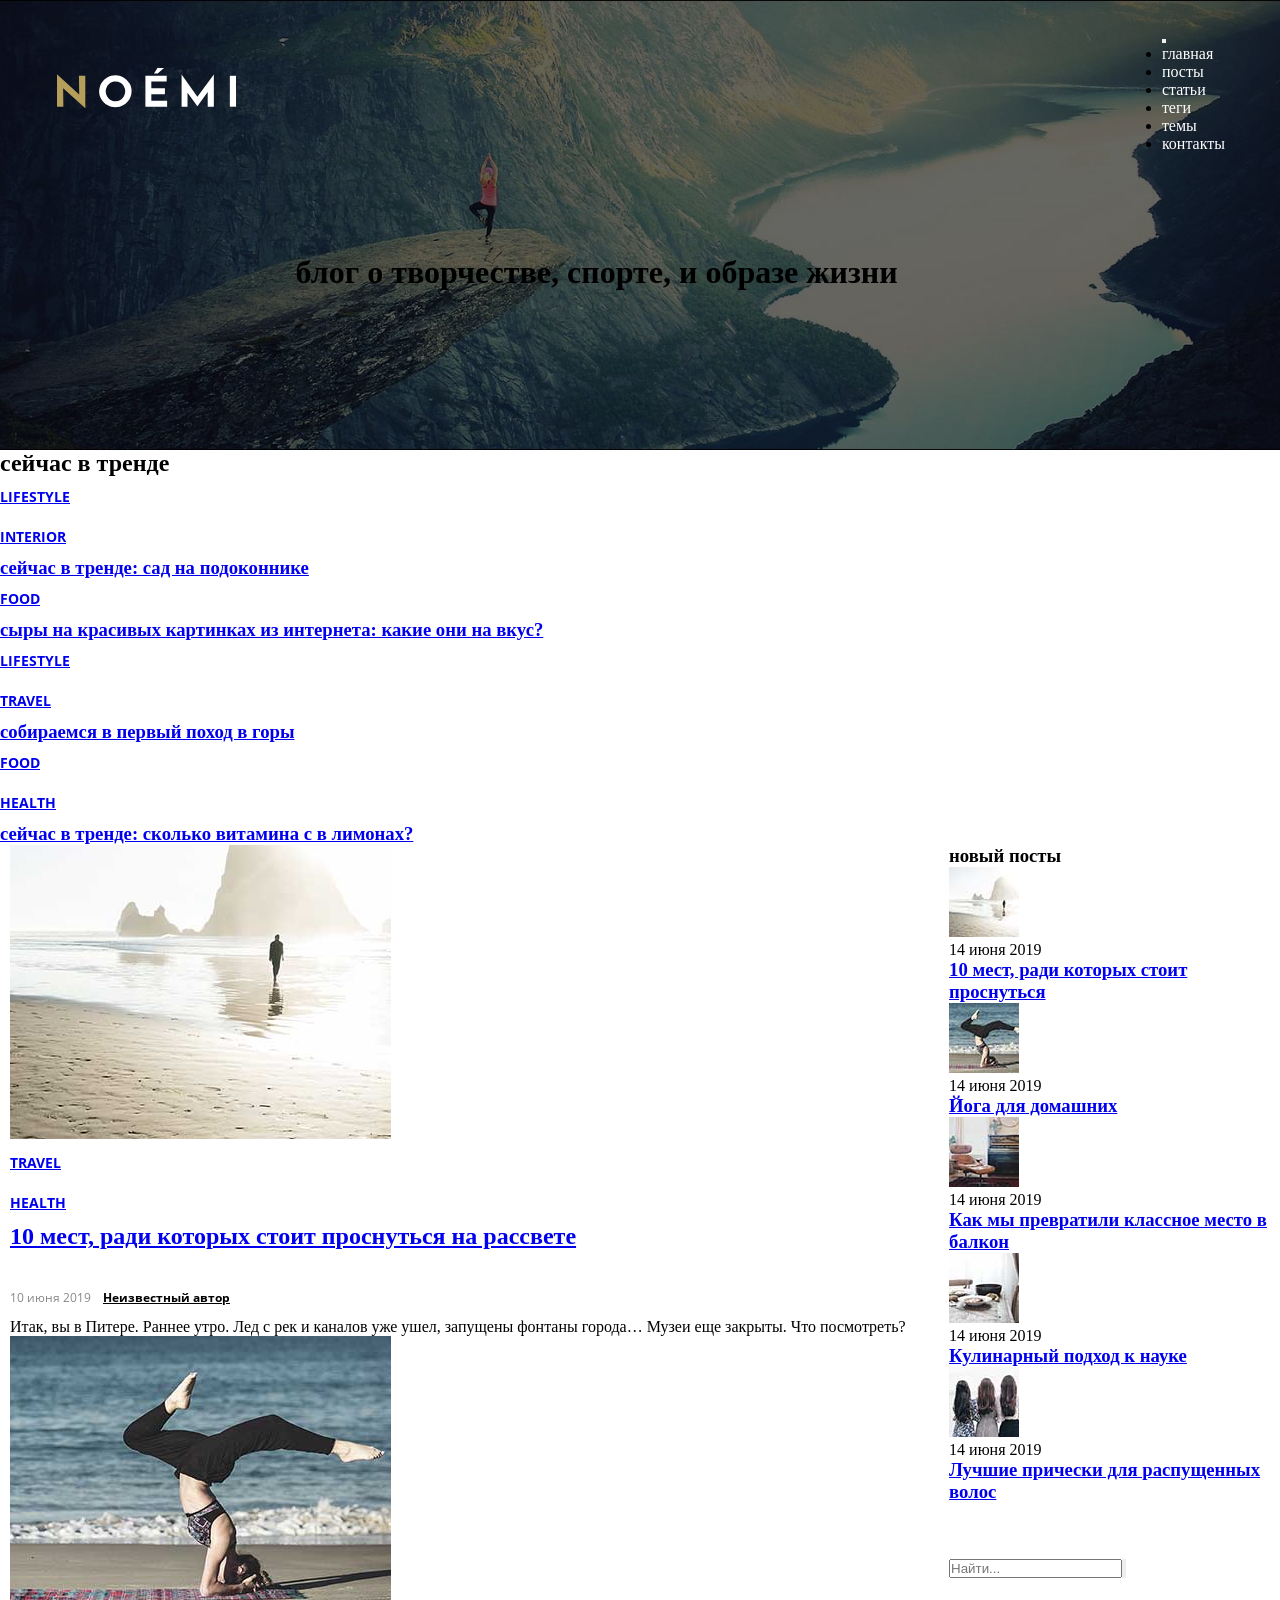
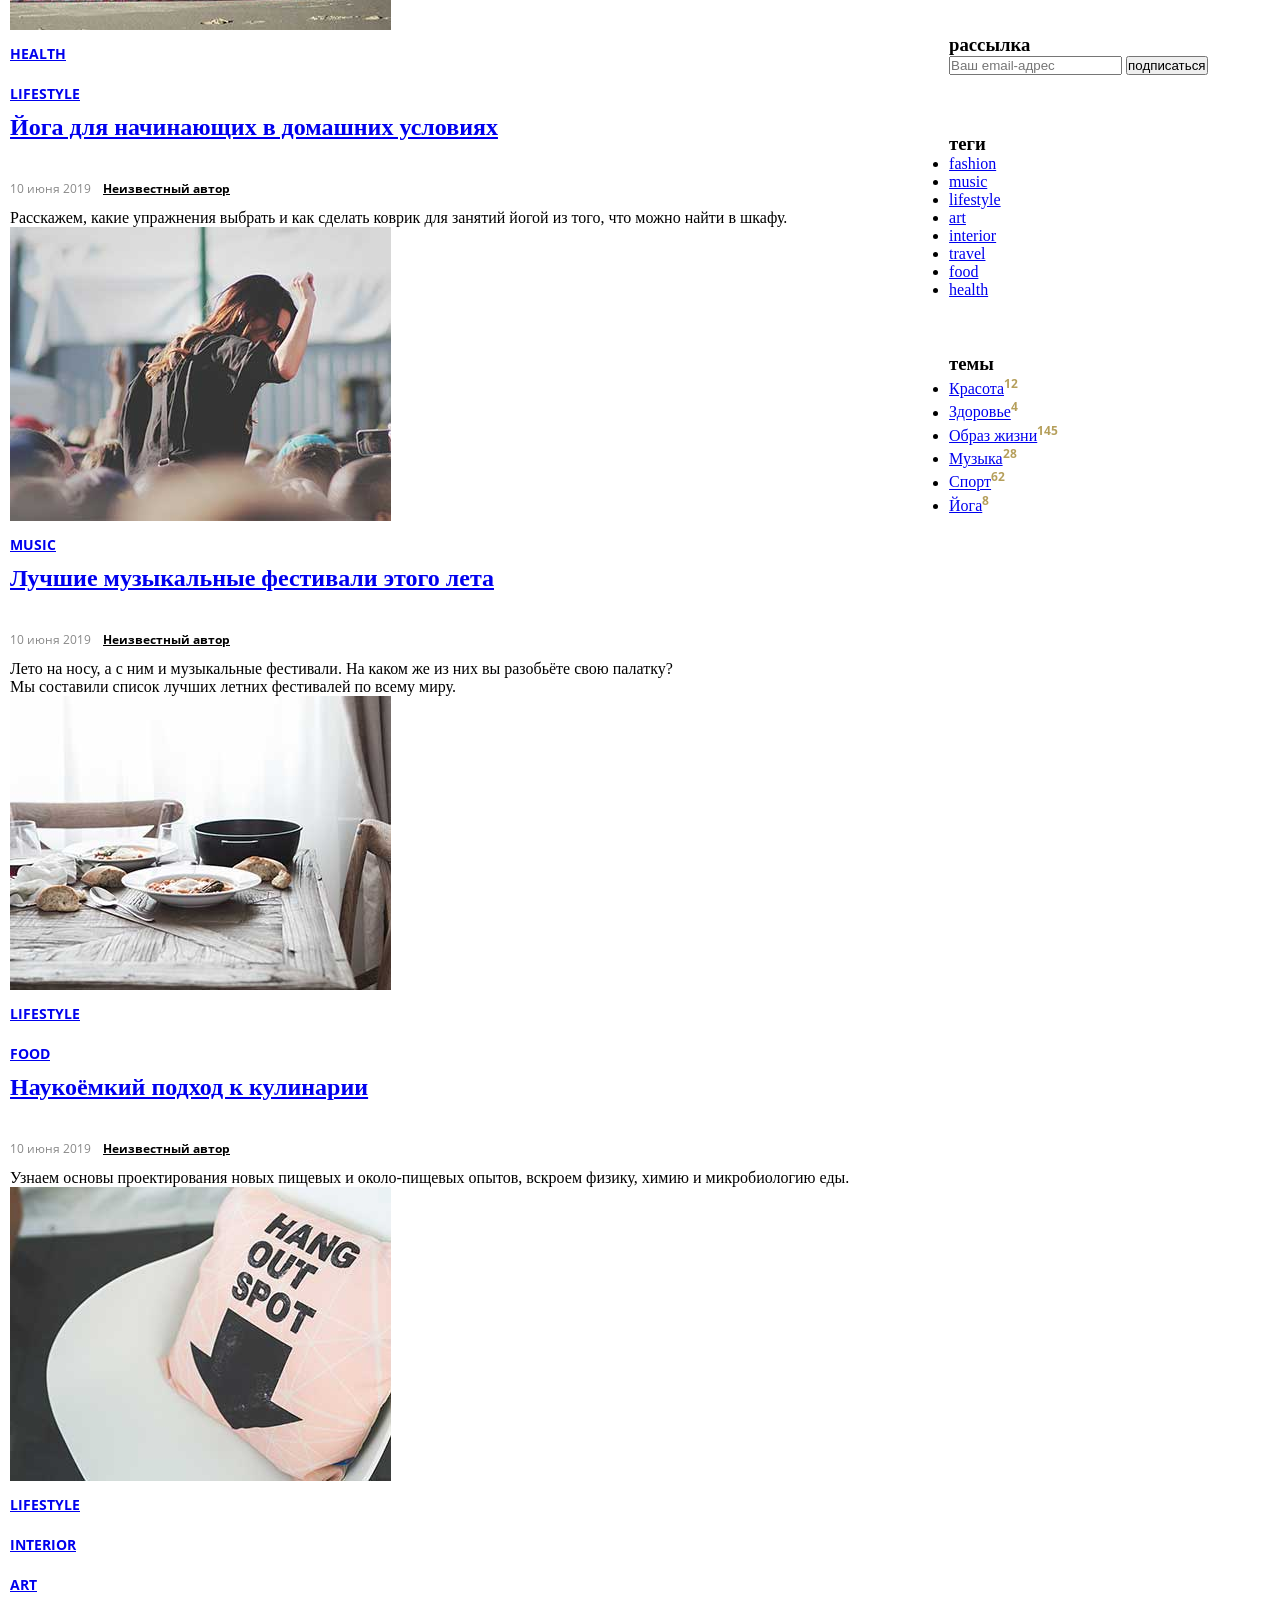
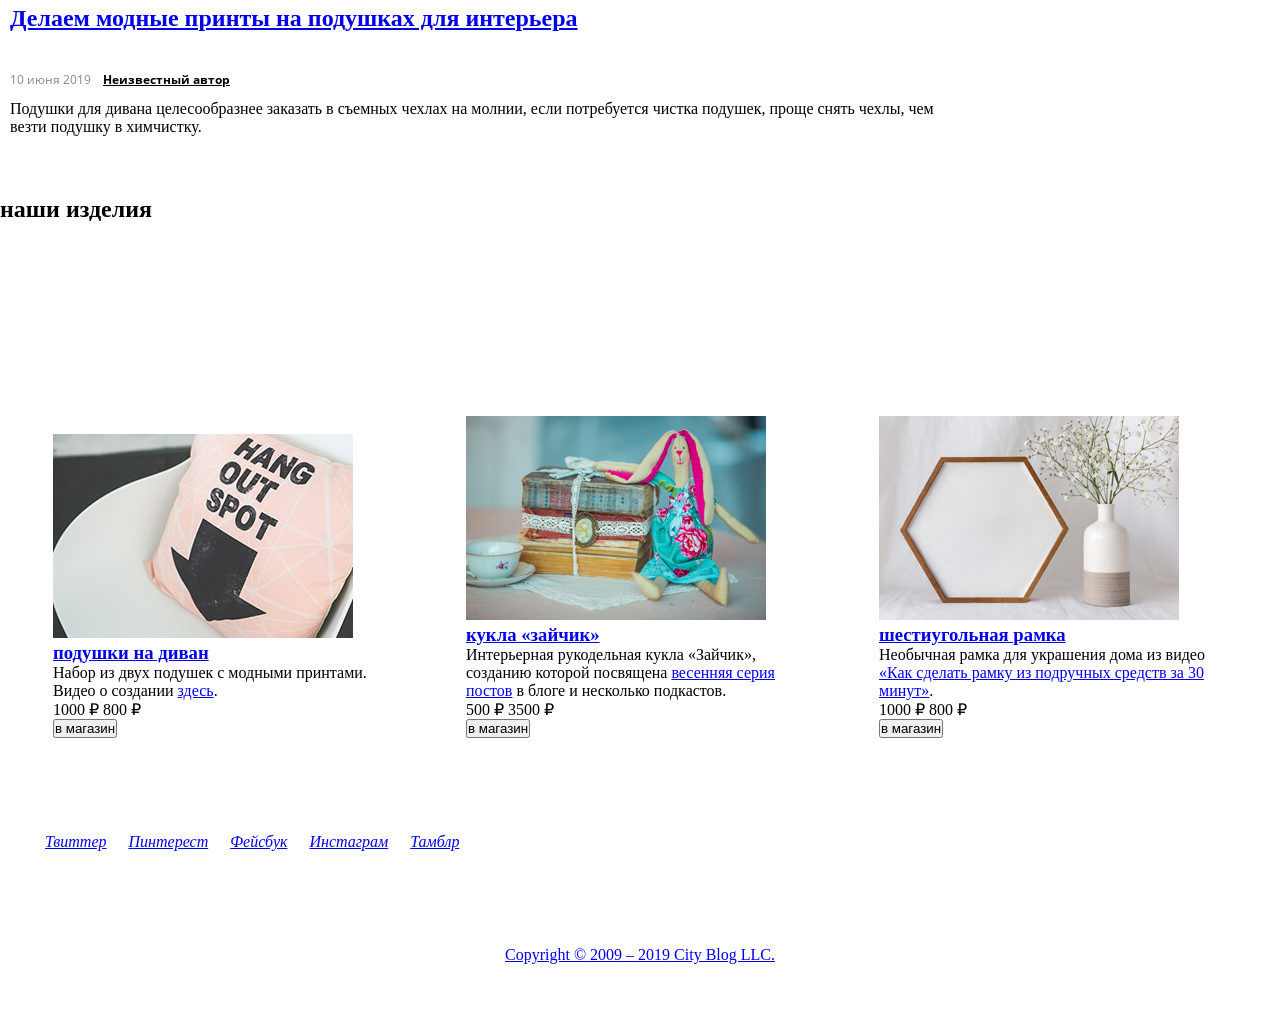
==== commit 17c05255: "Актуальный вариант" ====
--- a/index.html
+++ b/index.html
@@ -1,5 +1,5 @@
-<!--HEADER-->
-<html>
+<!DOCTYPE html>
+<html lang="ru">
 	<head>
 		<meta charset="UTF-8">
 		<meta name="viewport" content="width=device-width, user-scalable=no, initial-scale=1.0, maximum-scale=1.0, minimum-scale=1.0">
@@ -8,646 +8,406 @@
 		<link rel="stylesheet" href="css/style.css">
 	</head>
 	<body>
+	
+		<!--POPUP-->
+		<div class="popup">
+			<form class="popup-container">
+				<button class="popup-close" type="button"></button>
+				<h2 class="primary-title your-feedback">ваш фидбек</h2>
+				<label class="frequency-group">
+					<span class="popup-block">Как часто вы заходите на сайт?</span>
+					<select class="popup-block-select">
+						<option value="rarely">Очень редко</option>
+						<option value="not-often">Не часто</option>
+						<option value="almost-everyday" selected>Почти каждый день</option>
+						<option value="everyday">Каждый день</option>
+					</select>
+				</label>
+				<div class="checkbox-group">
+					<span class="popup-block">Вы подписаны на e-mail рассылку?</span>
+					<br>
+					<input type="radio" class="radio-emailсhoice" name="emailсhoice"><span class="emailсhoice-text">Да</span>
+					<input type="radio" class="radio-emailсhoice" name="emailсhoice"><span class="emailсhoice-text">Нет</span>
+				</div>
+				<label class="comment-group">
+					<span class="popup-block comment-group-span">Расскажите, какой контент вы хотели бы видеть на нашем сайте?</span>
+					<textarea class="comment-group-textarea" placeholder="Может, больше рецептов?" required></textarea>
+				</label>
+				<button class="button-send " type="submit">Отправить</button>
+			</form>
+		</div>	
+		
+		<!--HEADER-->
 		<header class="header">
-		  <div class="header-logo-nav">
-			<div class="logo">
-			  <a href="#">
-				<img class="img-logo" src="svg/noemi-logo.svg" alt="NOEMI"> 
-			  </a>
+			<div class="header-logo-nav">
+				<a href="#"><img class="img-logo" src="svg/noemi-logo.svg" alt="NOEMI"></a>
+				<nav>
+					<button class="menu-button" value="открыть меню-бургер"></button>
+					<ul class="nav menu-list">
+						<li class="nav-item"><a class="nav-link" href="#">главная</a></li>
+						<li class="nav-item"><a class="nav-link" href="#">посты</a></li>
+						<li class="nav-item"><a class="nav-link" href="#">статьи</a></li>
+						<li class="nav-item"><a class="nav-link" href="#">теги</a></li>
+						<li class="nav-item"><a class="nav-link" href="#">темы</a></li>
+						<li class="nav-item"><a class="nav-link" href="#">контакты</a></li>
+					</ul>
+				</nav>
 			</div>
-			<nav class="header-menu">
-				<ul class="menu-nav-list">
-					<li class="nav-items"> 
-						<a class="item-link header-nav" href="#home">главная</a>
-					</li>
-					<li class="nav-items">
-						<a class="item-link header-nav" href="#0">посты</a>
-					</li>
-					<li class="nav-items">
-						<a class="item-link header-nav" href="#0">статьи</a>
-					</li>
-					<li class="nav-items">
-						<a class="item-link header-nav" href="#0">теги</a>
-					</li>
-					<li class="nav-items">
-						<a class="item-link header-nav" href="#0">темы</a>
-					</li>
-					<li class="nav-items">
-						<a class="item-link header-nav" href="#0">контакты</a>
-					</li>
-				</ul> 
-				<button class="header-nav-button">
-					<span class="menu-button-label">открыть меню</span>
-				</button> 
-			</nav>
-		  </div>
-		  <div class="header-title">
-			<h1 class="title">Блог о творчестве, спорте, и образе жизни</h1>
-		  </div>
+			<div class="header-title"><h1>блог о творчестве, спорте, и образе жизни</h1></div>
 		</header>
 		
-		<!--SECTION-TRENDS-->
-		<section class="trends">
-			<div class="title-trends">
-			  <h2 class="title-section">сейчас в тренде</h2>
-			</div>
-			<div class="trends-list">
-				<article class="trend-post trend-mini-garden">
-					<div class="trend-news">
-						<div class="trend-frame">
-							<ul class="category-items">
-							  <li class="category-item">
-								<a class="tag-item" href="#">lifestyle</a>
-							  </li>
-							  <li class="category-item">
-								<a class="tag-item" href="#">interior</a>
-							  </li>
-							</ul>
-						</div>
-						<a href="#" class="hover">
-							<h3 class="post-title trend-title">Сейчас в тренде: сад на подоконнике</h3>
-						</a>
-					</div>
-				</article>
-				<article class="trend-post trend-taste-cheese">
-					<div class="trend-news">
-						<div class="trend-frame">
-							<ul class="category-items">
-							  <li class="category-item">
-								<a class="tag-item" href="#">food</a>
-							  </li>
-							</ul>
-						</div>
-						<a href="#" class="hover">
-							<h3 class="post-title trend-title">сыр на красивых картинках из интернета: какие они на вкус?</h3>
-						</a>
-					</div>
-				</article>
-				<article class="trend-post trend-first-hiking">
-					<div class="trend-news">
-						<div class="trend-frame">
-							<ul class="category-items">
-							  <li class="category-item">
-								<a class="tag-item" href="#">lifestyle</a>
-							  </li>
-							  <li class="category-item">
-								<a class="tag-item" href="#">travel</a>
-							  </li>
-							</ul>
-						</div>
-						<a href="#" class="hover">
-							<h3 class="post-title trend-title">собираемся в первый поход в горы</h3>
-						</a>
-					</div>
-				</article>				
-				<article class="trend-post trend-lemons-vitamin">
-					<div class="trend-news">
-						<div class="trend-frame">
-							<ul class="category-items">
-							  <li class="category-item">
-								<a class="tag-item" href="#">food</a>
-							  </li>
-							  <li class="category-item">
-								<a class="tag-item" href="#">health</a>
-							  </li>
-							</ul>
-						</div>
-						<a href="#" class="hover">
-							<h3 class="post-title trend-title">сейчас в тренде: сколько витамина С в лимонах</h3>
-						</a>
-					</div>
-				</article>
-			</div>
-		</section>			
-		
-		<!--CONTAINER-->
-		<div class="main-container">
-		  <div class="container">  
-		  
-			<!--MAIN-->
-			<main class="main_section">
-			  <article class="article">
-				<a href="#">
-				  <img src="images/last-post1.jpg" alt="пляж на рассвете" class="img-article">
-				</a>
-				<div class="news-container">
-				  <div class="frame">
-					<ul class="category-items">
-					  <li class="category-item">
-						<a class="tag-item" href="#">travel</a>
-					  </li>
-					  <li class="category-item">
-						<a class="tag-item" href="#">health</a>
-					  </li>
-					</ul> 
-					<div class="content">
-					  <a href="#" class="hover">
-						<h2 class="post-title news-title">10 мест, ради которых стоит проснуться на рассвете</h2>
-					  </a>
-					  <div class="time-author">
-						  <time class="date-item">10 июня 2019</time>
-						  <span class="author-item">Неизвестный автор</span>
-					  </div>
-					 </div>
-				  </div>
-				  <p class="paragraph news">Итак, вы в Питере. Раннее утро. Лед с рек и каналов уже ушел, запущены фонтаны города… Музеи еще закрыты. Что посмотреть?</p>
-				</div>
-			  </article>
-			  <article class="article">
-				<a href="#">
-				  <img src="images/last-post2.jpg" alt="йога на пляже" class="img-article">
-				</a>
-				<div class="news-container">
-				  <div class="frame">
-					<ul class="category-items">
-					  <li class="category-item">
-						<a class="tag-item" href="#">health</a>
-					  </li>
-					  <li class="category-item">
-						<a class="tag-item" href="#">lifestyle</a>
-					  </li>
-					</ul> 
-					<div class="content">
-					  <a href="#" class="hover">
-						<h2 class="post-title news-title">ЙОга для начинающих в домашних условиях</h2>
-					  </a>
-					  <div class="time-author">
-						<time class="date-item">10 июня 2019</time>
-						<span class="author-item">Неизвестный автор</span>
-					  </div>
-					</div>
-				  </div>
-				  <p class="paragraph news">Расскажем, какие упражнения выбрать и как сделать коврик для занятий йогой из того, что можно найти в шкафу.</p>
-				</div>
-			  </article>
-			  <article class="article">
-				<a href="#">
-					<img src="images/last-post3.jpg" alt="девушка на концерте" class="img-article">
-				  </a>
-				<div class="news-container">
-					<div class="frame">
-					  <ul class="category-items">
-						<li class="category-item">
-						  <a class="tag-item" href="#">music</a>
-						</li>
-					  </ul> 
-					 <div class="content">
-						<a href="#" class="hover">
-						  <h2 class="post-title news-title">Лучшие музыкальные фестивали этого лета</h2>
-						</a>
-						<div class="time-author">
-						  <time class="date-item">10 июня 2019</time>
-						  <span class="author-item">Неизвестный автор</span>
-						</div>
-					  </div>
-					 </div>
-					 <div class="frame-text">
-					   <p class="paragraph news">Лето на носу, а с ним и музыкальные фестивали. На каком же из них вы разобьёте свою палатку?</p>
-					   <p class="paragraph news">Мы составили список лучших летних фестивалей по всему миру.</p>
-					 </div>  
-				  </div>
-			  </article>
-			  <article class="article">
-				<a href="#">
-				  <img src="images/last-post4.jpg" alt="еда на столе" class="img-article">
-				</a>
-				<div class="news-container">
-				  <div class="frame">
-					<ul class="category-items">
-					  <li class="category-item">
-						<a class="tag-item" href="#">lifestyle</a>
-					  </li>
-					  <li class="category-item">
-						<a class="tag-item" href="#">food</a>
-					  </li>
-					</ul> 
-					<div class="content">
-					  <a href="#" class="hover">
-						<h2 class="post-title news-title">Наукоёмкий подход к кулинарии</h2>
-					  </a>
-					  <div class="time-author">
-						  <time class="date-item">10 июня 2019</time>
-						  <span class="author-item">Неизвестный автор</span>
-					  </div>
-					</div>
-				  </div>
-				  <p class="paragraph news">Узнаем основы проектирования новых пищевых и около-пищевых опытов, вскроем физику, химию и микробиологию еды.</p>
-				</div>
-			  </article>
-			  <article class="article">
-				<a href="#">
-				  <img src="images/last-post5.jpg" alt="подушка на кресле" class="img-article">
-				</a>
-				<div class="news-container">
-				  <div class="frame">
-					<ul class="category-items">
-					  <li class="category-item">
-						<a class="tag-item" href="#">lifestyle</a>
-					  </li>
-					  <li class="category-item">
-						<a class="tag-item" href="#">interior</a>
-					  </li>
-					  <li class="category-item">
-						<a class="tag-item" href="#">art</a>
-					  </li>
-					</ul>
-					<div class="content">
-					  <a href="#" class="hover">
-						<h2 class="post-title news-title">Делаем модные принты на подушках для интерьера</h2>
-					  </a>
-					  <div class="time-author">
-						<time class="date-item">10 июня 2019</time>
-						<span class="author-item">Неизвестный автор</span>
-					  </div>
-					</div>
-				  </div>
-				  <p class="paragraph news">Подушки для дивана целесообразнее заказать в съемных чехлах на молнии, если потребуется чистка подушек, проще снять чехлы, чем везти подушку в химчистку.</p>
-			  </div>
-			  </article>
-			  <!--
-			  <article class="article">
-				<a href="#">
-				  <img src="images/last-post6.jpg" alt="пара на скале">
-				</a>
-				<div class="news">
-				  <div class="frame">
-					<ul class="category-items">
-					  <li class="category-item">
-						<a class="tag-item" href="#">travel</a>
-					  </li>
-					  <li class="category-item">
-						<a class="tag-item" href="#">lifestyle</a>
-					  </li>
-					</ul> 
-					<div class="content">
-					  <a href="#" class="hover">
-						<h2 class="news-title">Как первый раз отправиться в горы?</h2>
-					  </a>
-					  <div class="time-author">
-						<time class="date-item">10 июня 2019</time>
-						<span class="author-item">Неизвестный автор</span>
-					  </div>
-					</div>
-				  </div>
-				  <p class="paragraph news">Для начала нужно определиться, в каком формате пройдёт ваше путешествие. Это зависит от многих факторов, не только от ваших желаний и интересов.</p>
-				</div>
-			  </article>
-			  <article class="article">
-				<a href="#">
-				  <img src="images/last-post4.jpg" alt="еда на столе">
-				</a>
-				<div class="news">
-				  <div class="frame">
-					<ul class="category-items">
-					  <li class="category-item">
-						<a class="tag-item" href="#">lifestyle</a>
-					  </li>
-					  <li class="category-item">
-						<a class="tag-item" href="#">food</a>
-					  </li>
-					</ul> 
-					<div class="content">
-					  <a href="#" class="hover">
-						<h2 class="news-title">Наукоёмкий подход к кулинарии</h2>
-					  </a>
-					  <div class="time-author">
-						<time class="date-item">10 июня 2019</time>
-						<span class="author-item">Неизвестный автор</span>
-					  </div>
-					</div>
-				  </div>
-				  <p class="paragraph news">Узнаем основы проектирования новых пищевых и около-пищевых опытов, вскроем физику, химию и микробиологию еды.</p>
-				</div>
-			  </article>-->
-			</main>
-
-			<!--SIDEBAR-->
-			<aside class="side-bar">
-
-			  <!--SECTIONS-NEW_POSTS-->
-			  <section class="latest-posts">
-				<div class="latest-side">
-				  <h3 class="title-side">новые посты</h3>
-				</div>
-				<div class="posts-list">
-				  <article class="post">
-					<a href="#"><img src="images/2.jpg" alt="пляж на рассвете" class="img-side"></a>
-					<div class="aside-content">
-					  <time class="aside-date">14 июня 2019</time>
-					  <h4 class="posts-title">
-						<a href="#" class="posts-title-link">
-						  10 мест, ради которых стоит проснуться
-						</a>              
-					  </h4>
-					</div>  
-				  </article>
-				  <article class="post">
-					<a href="#"><img src="images/151.jpg" alt="йога на пляже" class="img-side"></a>
-					<div class="aside-content">
-					  <time class="aside-date">14 июня 2019</time>
-					  <h4 class="posts-title">
-						<a href="#" class="posts-title-link">
-						  Йога для домашних
-						</a>                
-					  </h4>
-					</div>  
-				  </article>
-				  <article class="post">
-					<a href="#"><img src="images/45.jpg" alt="балкон" class="img-side"></a>
-					<div class="aside-content">
-					  <time class="aside-date">14 июня 2019</time>
-					  <h4 class="posts-title">
-						<a href="#" class="posts-title-link">
-						  Как мы превратили классное место в балкон
-						</a>                
-					  </h4>            
-					</div>  
-				  </article>
-				  <article class="post">
-					<a href="#"><img src="images/501.jpg" alt="еда на столе" class="img-side"></a>
-					<div class="aside-content">
-					  <time class="aside-date">14 июня 2019</time>            
-					  <h4 class="posts-title">
-						<a href="#" class="posts-title-link">
-						  Кулинарный подход к науке
-						</a>                
-					  </h4>           
-					</div>  
-				  </article>
-				  <article class="post">
-					<a href="#"><img src="images/7.jpg" alt="распущенные волосы" class="img-side"></a>
-					<div class="aside-content">
-					  <time class="aside-date">14 июня 2019</time>
-					  <h4 class="posts-title">
-						<a href="#" class="posts-title-link">
-						  Лучшие прически для распущенных волос
-						</a>                
-					  </h4>            
-					</div>  
-				  </article>
-				</div>
-			  </section>
-
-			  <!--SECTIONS-SEARCH_FORM-->
-			  <form class="form-search">
-				<label class="search-input">
-				  <span class="visually-hidden">Поле ввода</span>
-				  <input class="input" type="search" placeholder="Найти...">
-				</label>
-				<label class="search-button">
-				  <span class="visually-hidden">Кнопка поиска</span>
-				  <button type="button" class="button search-button"></button>
-				</label>
-			  </form>
-
-			  <!--SECTIONS-SUB_FORM-->
-			  <section class="subscribe">
-				<div class="subscribe-side">
-				  <h3 class="title-side">рассылка</h3>
-				</div>
-				<form>
-				  <label class="label">
-					<input class="email" type="email" placeholder="Ваш email-адрес">
-					<button type="button" class="button sub-button">
-					  <span>подписаться</span>
-					</button>
-				  </label> 
-				</form>
-			  </section>
-
-			  <!--SECTIONS-TAGS-->
-			  <section class="tags">
-				<div class="tags-side">
-				  <h3 class="title-side">теги</h3>
-				</div>
-				<ul class="tags-list">
-				  <a href="#" class="hover"><li class="bar-item">Fashion</li></a>
-				  <a href="#" class="hover"><li class="bar-item">Music</li></a>
-				  <a href="#" class="hover"><li class="bar-item">Lifestyle</li></a>
-				  <a href="#" class="hover"><li class="bar-item">Art</li></a>
-				  <a href="#" class="hover"><li class="bar-item">Interior</li></a>
-				  <a href="#" class="hover"><li class="bar-item">Travel</li></a>
-				  <a href="#" class="hover"><li class="bar-item">Food</li></a>
-				  <a href="#" class="hover"><li class="bar-item">Health</li></a>
-				</ul>                 
-			  </section>
-
-			  <!--SECTIONS-CATEGORIES-->
-			  <section class="categories">
-				<div class="theme-side">
-				  <h3 class="title-side">темы</h3>
-				</div>
-				<ul class="categories-list">
-				  <li class="category">
-					<a href="#" class="category-hover">            
-					  <span class="cat-item">Красота</span>
-					  <span class="category-number">12</span>   
-					</a>
-				  </li>
-				  <li class="category">
-					<a href="#" class="category-hover">
-					  <span class="cat-item">Здоровье</span>
-					  <span class="category-number">4</span>
-					</a>
-				  </li>
-				  <li class="category">
-					<a href="#" class="category-hover">
-					  <span class="cat-item">Образ жизни</span>
-					  <span class="category-number">145</span>
-					</a>
-				  </li>
-				  <li class="category">
-					<a href="#" class="category-hover">
-					  <span class="cat-item">Музыка</span>
-					  <span class="category-number">28</span>
-					</a>
-				  </li>
-				  <li class="category">
-					<a href="#" class="category-hover">
-					  <span class="cat-item">Спорт</span>
-					  <span class="category-number">145</span>
-					</a>
-				  </li>
-				  <li class="category">
-					<a href="#" class="category-hover">
-					  <span class="cat-item">Йога</span>
-					  <span class="category-number">8</span>
-					</a>
-				  </li>
-				</ul>
-			  </section>
-			</aside>
-		  </div> 
-		</div>
-		
-		<!--SECTION-PRODUCTS-->
-		<section class="our-products">
-			<div class="title-products">
-			  <h2 class="title-section">Наши изделия</h2>
-			</div>
-			<div class="products-list">
-				<article class="product-post">
-					<div class="product-content">
-						<div class="product-body">
-							<picture>
-								<source srcset="images/shop-item-mobile1.jpg" media="(max-width: 640px)">
-								<source srcset="images/shop-item-tablet1.jpg" media="(min-width: 641px) and (max-width: 1199px)">
-								<source srcset="images/shop-item-desk1.jpg" media="(min-width: 1200px)">
-								<img src="images/shop-item-desk1.jpg" class="pillow-post" alt="подушка на диван">
-							</picture>
-							<h3 class="post-title product-title">подушка на диван</h3>
-							<p class="text-product">
-								Набор из двух подушек с модными принтами. Видео о создании <a class="product-link" href="#home">здесь</a>.
-							</p>
-							<div class="product-footer">
-								<div class="product-prices">
-									<span class="price-title product-old-price">1000 ₽</span>
-									<span class="price-title product-new-price">800 ₽</span>
-								</div>
-								<div class="link-in-shop"><a class="shop-link">В магазин</a></div>
-							</div>
-						</div>
-					</div>
-				</article>
-				<article class="product-post">
-					<div class="product-content">
-						<div class="product-body">
-							<picture>
-								<source srcset="images/shop-item-mobile2.jpg" media="(max-width: 640px)">
-								<source srcset="images/shop-item-tablet2.jpg" media="(min-width: 641px) and (max-width: 1199px)">
-								<source srcset="images/shop-item-desk2.jpg" media="(min-width: 1200px)">
-								<img src="images/shop-item-desk2.jpg" class="pillow-post" alt="подушка на диван">
-							</picture>
-							<h3 class="post-title product-title">кукла «зайчик»</h3>
-							<p class="text-product">
-								Интерьерная рукодельная кукла «Зайчик», созданию которой посвящена <a class="product-link" href="#home">весенняя серия постов</a> в блоге и несколько подкастов.
-							</p>
-							<div class="product-footer">
-								<div class="product-prices">
-									<span class="price-title product-old-price">500 ₽</span>
-									<span class="price-title product-new-price">3500 ₽</span>
-								</div>
-								<div class="link-in-shop"><a class="shop-link">В магазин</a></div>
-							</div>
-						</div>
-					</div>
-				</article>
-				<article class="product-post">
-					<div class="product-content">
-						<div class="product-body">
-							<picture>
-								<source srcset="images/shop-item-mobile3.jpg" media="(max-width: 640px)">
-								<source srcset="images/shop-item-tablet3.jpg" media="(min-width: 641px) and (max-width: 1199px)">
-								<source srcset="images/shop-item-desk3.jpg" media="(min-width: 1200px)">
-								<img src="images/shop-item-desk3.jpg" class="pillow-post" alt="подушка на диван">							
-							</picture>
-							<h3 class="post-title product-title">Шестиугольная рамка</h3>
-							<p class="text-product">
-								Необычная рамка для украшения дома из видео <a class="product-link" href="#home">«Как сделать рамку из подручных средств за 30 минут»</a>.
-							</p>
-							<div class="product-footer">
-								<div class="product-prices">
-									<span class="price-title product-old-price">1000 ₽</span>
-									<span class="price-title product-new-price">800 ₽</span>
-								</div>
-								<div class="link-in-shop"><a class="shop-link">В магазин</a></div>								
-							</div>
-						</div>
+		<!--SECTION-TRANDS-->
+		<section class="trands">
+			<h2 class="primary-title now-in-trand">сейчас в тренде</h2>
+			<div class="trands-list"> 
+				<article class="trand-post trand-mini-garden">
+					<div class="trand-frame">
+						<ul class="nav tag-list">
+							<li class="tag-item"><a class="tag-link" href="#">lifestyle</a></li>
+							<li class="tag-item"><a class="tag-link" href="#">interior</a></li>
+						</ul>
+						<h3 class="trand-title"><a href="#">сейчас в тренде: сад на подоконнике</a></h3>
+					</div>
+				</article>
+				<article class="trand-post trand-taste-cheese">
+					<div class="trand-frame">
+						<ul class="nav tag-list">
+							<li class="tag-item"><a class="tag-link" href="#">food</a></li>
+						</ul>
+						<h3 class="trand-title"><a href="#">сыры на красивых картинках из интернета: какие они на вкус?</a></h3>
+					</div>
+				</article>
+				<article class="trand-post trand-first-hiking">
+					<div class="trand-frame">
+						<ul class="nav tag-list">
+							<li class="tag-item"><a class="tag-link" href="#">lifestyle</a></li>
+							<li class="tag-item"><a class="tag-link" href="#">travel</a></li>
+						</ul>
+						<h3 class="trand-title"><a href="#">собираемся в первый поход в горы</a></h3>
+					</div>
+				</article>
+				<article class="trand-post trand-lemons-vitamin">
+					<div class="trand-frame">
+						<ul class="nav tag-list">
+							<li class="tag-item"><a class="tag-link" href="#">food</a></li>
+							<li class="tag-item"><a class="tag-link" href="#">health</a></li>
+						</ul>
+						<h3 class="trand-title"><a href="#">сейчас в тренде: сколько витамина c в лимонах?</a></h3>
 					</div>
 				</article>
 			</div>
 		</section>
 		
+		<!--SECTION-CONTAINER-->
+		<div class="container">
+		
+			<!--MAIN-->
+			<main class="main-section">
+				<article class="main-post">
+					<div class="main-post-img">
+						<img src="images/last-post1.jpg" alt="пляж на рассвете">
+					</div>
+					<div class="main-post-container">
+						<div class="main-post-frame">
+							<ul class="nav tag-list">
+								<li class="tag-item"><a class="tag-link" href="#">travel</a></li>
+								<li class="tag-item"><a class="tag-link" href="#">health</a></li>
+							</ul>
+						</div>
+						<div class="main-post-title">
+							<h2><a href="#">10 мест, ради которых стоит проснуться на рассвете</a></h2>
+						</div>
+						<div class="time-author">
+							<time class="date-item">10 июня 2019</time>
+							<div><a href="#" class="author-item">Неизвестный автор</a></div>
+						</div>
+						<p>Итак, вы в Питере. Раннее утро. Лед с рек и каналов уже ушел, запущены фонтаны города… Музеи еще закрыты. Что посмотреть?</p>
+					</div>
+				</article>
+				<article class="main-post">
+					<div class="main-post-img">
+						<img src="images/last-post2.jpg" alt="йога на пляже">
+					</div>
+					<div class="main-post-container">
+						<div class="main-post-frame">
+							<ul class="nav tag-list">
+								<li class="tag-item"><a class="tag-link" href="#">health</a></li>
+								<li class="tag-item"><a class="tag-link" href="#">lifestyle</a></li>
+							</ul>
+						</div>
+						<div class="main-post-title">
+							<h2><a href="#">Йога для начинающих в домашних условиях</a></h2>
+						</div>
+						<div class="time-author">
+							<time class="date-item">10 июня 2019</time>
+							<div><a href="#" class="author-item">Неизвестный автор</a></div>
+						</div>
+						<p>Расскажем, какие упражнения выбрать и как сделать коврик для занятий йогой из того, что можно найти в шкафу.</p>
+					</div>
+				</article>
+				<article class="main-post">
+					<div class="main-post-img">
+						<img src="images/last-post3.jpg" alt="девушка на концерте">
+					</div>
+					<div class="main-post-container">
+						<div class="main-post-frame">
+							<ul class="nav tag-list">
+								<li class="tag-item"><a class="tag-link" href="#">music</a></li>
+							</ul>
+						</div>
+						<div class="main-post-title">
+							<h2><a href="#">Лучшие музыкальные фестивали этого лета</a></h2>
+						</div>
+						<div class="time-author">
+							<time class="date-item">10 июня 2019</time>
+							<div><a href="#" class="author-item">Неизвестный автор</a></div>
+						</div>
+						<p>Лето на носу, а с ним и музыкальные фестивали. На каком же из них вы разобьёте свою палатку?</p>
+						<p>Мы составили список лучших летних фестивалей по всему миру.</p>
+					</div>
+				</article>
+				<article class="main-post">
+					<div class="main-post-img">
+						<img src="images/last-post4.jpg" alt="еда на столе">
+					</div>
+					<div class="main-post-container">
+						<div class="main-post-frame">
+							<ul class="nav tag-list">
+								<li class="tag-item"><a class="tag-link" href="#">lifestyle</a></li>
+								<li class="tag-item"><a class="tag-link" href="#">food</a></li>
+							</ul>
+						</div>
+						<div class="main-post-title">
+							<h2><a href="#">Наукоёмкий подход к кулинарии</a></h2>
+						</div>
+						<div class="time-author">
+							<time class="date-item">10 июня 2019</time>
+							<div><a href="#" class="author-item">Неизвестный автор</a></div>
+						</div>
+						<p>Узнаем основы проектирования новых пищевых и около-пищевых опытов, вскроем физику, химию и микробиологию еды.</p>
+					</div>
+				</article>
+				<article class="main-post">
+					<div class="main-post-img">
+						<img src="images/last-post5.jpg" alt="подушка на кресле">
+					</div>
+					<div class="main-post-container">
+						<div class="main-post-frame">
+							<ul class="nav tag-list">
+								<li class="tag-item"><a class="tag-link" href="#">lifestyle</a></li>
+								<li class="tag-item"><a class="tag-link" href="#">interior</a></li>
+								<li class="tag-item"><a class="tag-link" href="#">art</a></li>
+							</ul>
+						</div>
+						<div class="main-post-title">
+							<h2><a href="#">Делаем модные принты на подушках для интерьера</a></h2>
+						</div>
+						<div class="time-author">
+							<time class="date-item">10 июня 2019</time>
+							<div><a href="#" class="author-item">Неизвестный автор</a></div>
+						</div>
+						<p>Подушки для дивана целесообразнее заказать в съемных чехлах на молнии, если потребуется чистка подушек, проще снять чехлы, чем везти подушку в химчистку.</p>
+					</div>
+				</article>
+			</main>
+			
+			<!--SIDEBAR-->
+			<aside class="aside-section">
+				<section class="latest-posts sidebar">
+				
+					<!--ASIDE-NEW_POSTS-->
+					<h3 class="secondary-title">новый посты</h3>					
+					<article class="aside-post">
+						<div class="aside-post-img">
+							<img src="images/2.jpg" alt="пляж на рассвете">
+						</div>
+						<div>
+							<time>14 июня 2019</time>
+							<div class="aside-post-title">
+								<h3><a href="#">10 мест, ради которых стоит проснуться</a></h3>
+							</div>
+						</div>
+					</article>
+					<article class="aside-post">
+						<div class="aside-post-img">
+							<img src="images/151.jpg" alt="йога на пляже">
+						</div>
+						<div>
+							<time>14 июня 2019</time>
+							<div class="aside-post-title">
+								<h3><a href="#">Йога для домашних</a></h3>
+							</div>
+						</div>
+					</article>
+					<article class="aside-post">
+						<div class="aside-post-img">
+							<img src="images/45.jpg" alt="балкон">
+						</div>
+						<div>
+							<time>14 июня 2019</time>
+							<div class="aside-post-title">
+								<h3><a href="#">Как мы превратили классное место в балкон</a></h3>
+							</div>
+						</div>
+					</article>
+					<article class="aside-post">
+						<div class="aside-post-img">
+							<img src="images/501.jpg" alt="еда на столе">
+						</div>
+						<div>
+							<time>14 июня 2019</time>
+							<div class="aside-post-title">
+								<h3><a href="#">Кулинарный подход к науке</a></h3>
+							</div>
+						</div>
+					</article>
+					<article class="aside-post">
+						<div class="aside-post-img">
+							<img src="images/7.jpg" alt="распущенные волосы">
+						</div>
+						<div>
+							<time>14 июня 2019</time>
+							<div class="aside-post-title">
+								<h3><a href="#">Лучшие прически для распущенных волос</a></h3>
+							</div>
+						</div>
+					</article>
+					
+					<!--ASIDE-SEARCH_FORM-->
+					<form class="form-search">
+						<label class="search-post-label"></label>
+						<input class="search-post-input" type="search" placeholder="Найти..." required>
+						<button class="search-post-button" type="submit"></button>
+					</form>
+				</section>
+
+				<!--ASIDE-SUB_FORM-->
+				<section class="subscribe sidebar">
+					<h3 class="secondary-title">рассылка</h3>
+					<form class="form-subscribe">
+						<label class="subscribe-post-label"></label>
+						<input class="subscribe-post-input" type="email" placeholder="Ваш email-адрес" required>
+						<button class="subscribe-post-button" type="submit">подписаться</button>
+					</form>
+				</section>
+				
+				<!--ASIDE-TAGS-->
+				<section class="tags sidebar">
+					<h3 class="secondary-title">теги</h3>
+					<ul class="aside-tags-list">
+						<li class="aside-tag-item"><a href="#">fashion</a></li>
+						<li class="aside-tag-item"><a href="#">music</a></li>
+						<li class="aside-tag-item"><a href="#">lifestyle</a></li>
+						<li class="aside-tag-item"><a href="#">art</a></li>
+						<li class="aside-tag-item"><a href="#">interior</a></li>
+						<li class="aside-tag-item"><a href="#">travel</a></li>
+						<li class="aside-tag-item"><a href="#">food</a></li>
+						<li class="aside-tag-item"><a href="#">health</a></li>
+					</ul>
+				</section>
+				
+				<!--ASIDE-CATEGORIES-->
+				<section class="categories sidebar">
+					<h3 class="secondary-title">темы</h3>
+					<ul class="category-list">
+						<li class="category-item"><a href="#">Красота</a><span class="category-number">12</span></li>
+						<li class="category-item"><a href="#">Здоровье</a><span class="category-number">4</span></li>
+						<li class="category-item"><a href="#">Образ жизни</a><span class="category-number">145</span></li>
+						<li class="category-item"><a href="#">Музыка</a><span class="category-number">28</span></li>
+						<li class="category-item"><a href="#">Спорт</a><span class="category-number">62</span></li>
+						<li class="category-item"><a href="#">Йога</a><span class="category-number">8</span></li>
+					</ul>
+				</section>
+				
+			</aside> 
+		
+		</div>
+      
+		<!--SECTION-PRODUCTS-->
+		<section class="products">
+			<h2 class="primary-title our-products">наши изделия</h2>
+			<div class="products-list"> 
+				<article class="product-post">
+					<div class="product-post-img">
+						<picture>
+							<source media="(max-width: 640px)" srcset="images/shop-item-mobile1.jpg">
+							<source media="(min-width: 641px) and (max-width: 1199px)" srcset="images/shop-item-tablet1.jpg">
+							<source media="(min-width: 1200px)" srcset="images/shop-item-desk1.jpg">
+							<img class="product-post-pic" src="images/shop-item-desk1.jpg" srcset="" alt="подушка на диван">
+						</picture>
+					</div>
+					<div class="product-post-content">
+						<h3 class="product-post-title"><a href="#">подушки на диван</a></h3>
+						<p>Набор из двух подушек с модными принтами. Видео о создании <a href="#" class="product-post-link">здесь</a>.</p>
+						<div class="product-post-footer">
+							<div class="product-post-prices">
+								<span class="product-post-old-price">1000 ₽</span>
+								<span class="product-post-new-price">800 ₽</span>
+							</div>
+							<button class="product-to-buy"><a class="product-to-buy-link">в магазин</a></button>
+						</div>
+					</div> 
+				</article>
+				<article class="product-post">
+					<div class="product-post-img">
+						<picture>
+							<source media="(max-width: 640px)" srcset="images/shop-item-mobile2.jpg">
+							<source media="(min-width: 641px) and (max-width: 1199px)" srcset="images/shop-item-tablet2.jpg">
+							<source media="(min-width: 1200px)" srcset="images/shop-item-desk2.jpg">
+							<img class="product-post-pic" src="images/shop-item-desk2.jpg" srcset="" alt="кукла «зайчик»">
+						</picture>
+					</div>
+					<div class="product-post-content">
+						<h3 class="product-post-title"><a href="#">кукла «зайчик»</a></h3>
+						<p>Интерьерная рукодельная кукла «Зайчик», созданию которой посвящена <a href="#" class="product-post-link">весенняя серия постов</a> в блоге и несколько подкастов.</p>
+						<div class="product-post-footer">
+							<div class="product-post-prices">
+								<span class="product-post-old-price">500 ₽</span>
+								<span class="product-post-new-price">3500 ₽</span>
+							</div>
+							<button class="product-to-buy"><a class="product-to-buy-link">в магазин</a></button>
+						</div>
+					</div> 
+				</article>
+				<article class="product-post">
+					<div class="product-post-img">
+						<picture>
+							<source media="(max-width: 640px)" srcset="images/shop-item-mobile3.jpg">
+							<source media="(min-width: 641px) and (max-width: 1199px)" srcset="images/shop-item-tablet3.jpg">
+							<source media="(min-width: 1200px)" srcset="images/shop-item-desk3.jpg">
+							<img class="product-post-pic" src="images/shop-item-desk3.jpg" srcset="" alt="шестиугольная рамка">
+						</picture>
+					</div>
+					<div class="product-post-content">
+						<h3 class="product-post-title"><a href="#">шестиугольная рамка</a></h3>
+						<p>Необычная рамка для украшения дома из видео <a href="#" class="product-post-link">«Как сделать рамку из подручных средств за 30 минут»</a>.</p>
+						<div class="product-post-footer">
+							<div class="product-post-prices">
+								<span class="product-post-old-price">1000 ₽</span>
+								<span class="product-post-new-price">800 ₽</span>
+							</div>
+							<button class="product-to-buy"><a class="product-to-buy-link">в магазин</a></button>
+						</div>
+					</div> 
+				</article>
+			</div>
+		</section>
+		
 		<!--FOOTER-->
-		<footer class="footer">		  
-			<!--FOOTER-ADDRESS-->
-			<address class="social">
+		<footer class="footer">
+			<address class="networks">
 				<ul class="social-list">
-					<li class="social-item">
-						<a href="#" class="twitter-icon">
-							<span class="network">twitter</span>
-						</a>
-					</li>
-					<li class="social-item">
-						<a href="#" class="pinterest-icon">
-							<span class="network">pinterest</span>
-						</a>
-					</li>
-					<li class="social-item">
-						<a href="#" class="facebook-icon">
-							<span class="network">facebook</span>
-						</a>
-					</li>
-					<li class="social-item">
-						<a href="#" class="instagram-icon">
-							<span class="network">instagram</span>
-						</a>
-					</li>
-					<li class="social-item">
-						<a href="#" class="tumblr-icon">
-							<span class="network">tumblr</span>
-						</a>
-					</li>
+					<li class="social-item"><a class="social-item-img net-twitter" href="#"><span class="social-item-span">Твиттер</span></a></li>
+					<li class="social-item"><a class="social-item-img net-pinterest" href="#"><span class="social-item-span">Пинтерест</span></a></li>
+					<li class="social-item"><a class="social-item-img net-facebook" href="#"><span class="social-item-span">Фейсбук</span></a></li>
+					<li class="social-item"><a class="social-item-img net-instagram" href="#"><span class="social-item-span">Инстаграм</span></a></li>
+					<li class="social-item"><a class="social-item-img net-tumblr" href="#"><span class="social-item-span">Тамблр</span></a></li>
 				</ul>
 			</address>
-
-			<!--FOOTER-COPYRIGHTS-->  
 			<div class="copyrights">
-				<a href="#" class="copyrights-link">
-					<span class="copyrights-title">Copyright © 2009–2019 City Blog LLC.</span>
-				</a>
-			</div>  
-		</footer>
-		
-		<!--POPUP-->
-		<div class="popup">
-			<div class="popup-container">
-				<button class="popup-close" type="button"></button>
-				<div class="feedback">
-					<header class="feedback-header">
-						<h3 class="title-section">Ваш фидбек</h3> 
-					</header>
-					<div class="feedback-content">
-						<form class="form">
-							<div class="feedback-group">
-								<label class="feedback-group select-group">
-									<span class="popup-text select-label">Как часто вы заходите на сайт?</span>									
-									<select class="popup-text select">
-										<option value="very-rarely">Очень редко</option>
-										<option value="not-often">Не часто</option>
-										<option value="almost-every-day" selected>Почти каждый день</option>
-										<option value="every-day">Каждый день</option>
-									</select>
-								</label>
-							</div>							
-							<div class="feedback-group">
-								<div class="feedback-group checkbox-group">
-									<span class="popup-text checkbox-text">Вы подписаны на e-mail рассылку?</span>
-									<div class="radio-group">
-										<label class="radio-button">
-											<input type="radio" class="radio-emailсhoice" name="emailсhoice" checked><span class="emailсhoice-text">Да</span>
-										</label>
-										<label class="radio-button">
-											<input type="radio" class="radio-emailсhoice" name="emailсhoice"><span class="emailсhoice-text">Нет</span>										
-										</label>
-									</div>
-								</div>
-							</div>								
-							<div class="feedback-group">
-								<label class="feedback-group comment-group">
-									<span class="popup-text comment-label">Расскажите, какой контент вы хотели бы видеть на нашем сайте?</span>
-									<textarea class="popup-text comment-textarea" placeholder="Может, больше рецептов?"></textarea>
-								</label>
-							</div>  
-							<div class="feedback-group">
-								<button class="button send-feedback" type="button">
-									<span class="send-text">Отправить</span>
-								</button>
-							</div>
-						</form>
-					</div>
-				</div>
+			<a href="#"><span class="copyrights-link">Copyright &copy; <time class="time-copyrights">2009</time> – <time class="time-copyrights">2019</time> City Blog LLC.</span></a>
 			</div>
-		</div>
+		</footer> 
+  
 	</body>
-</html>	+</html>
